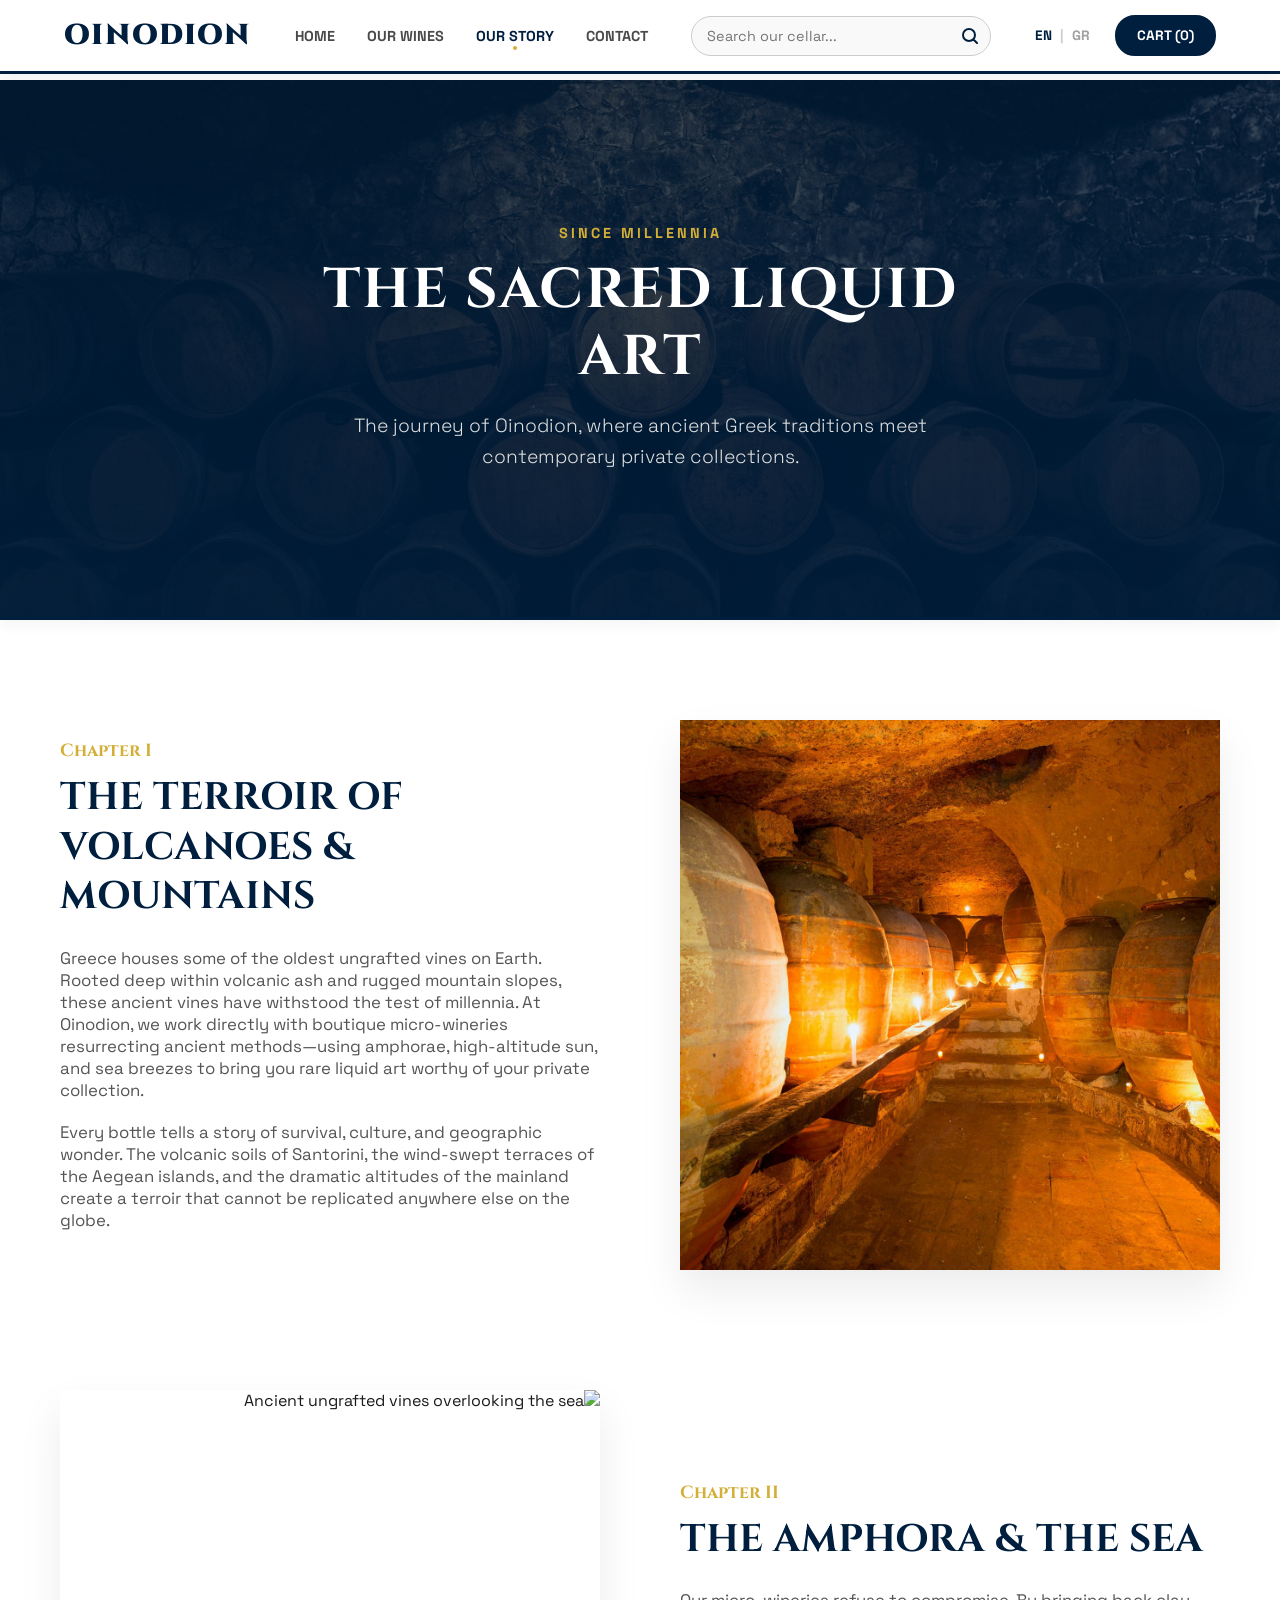
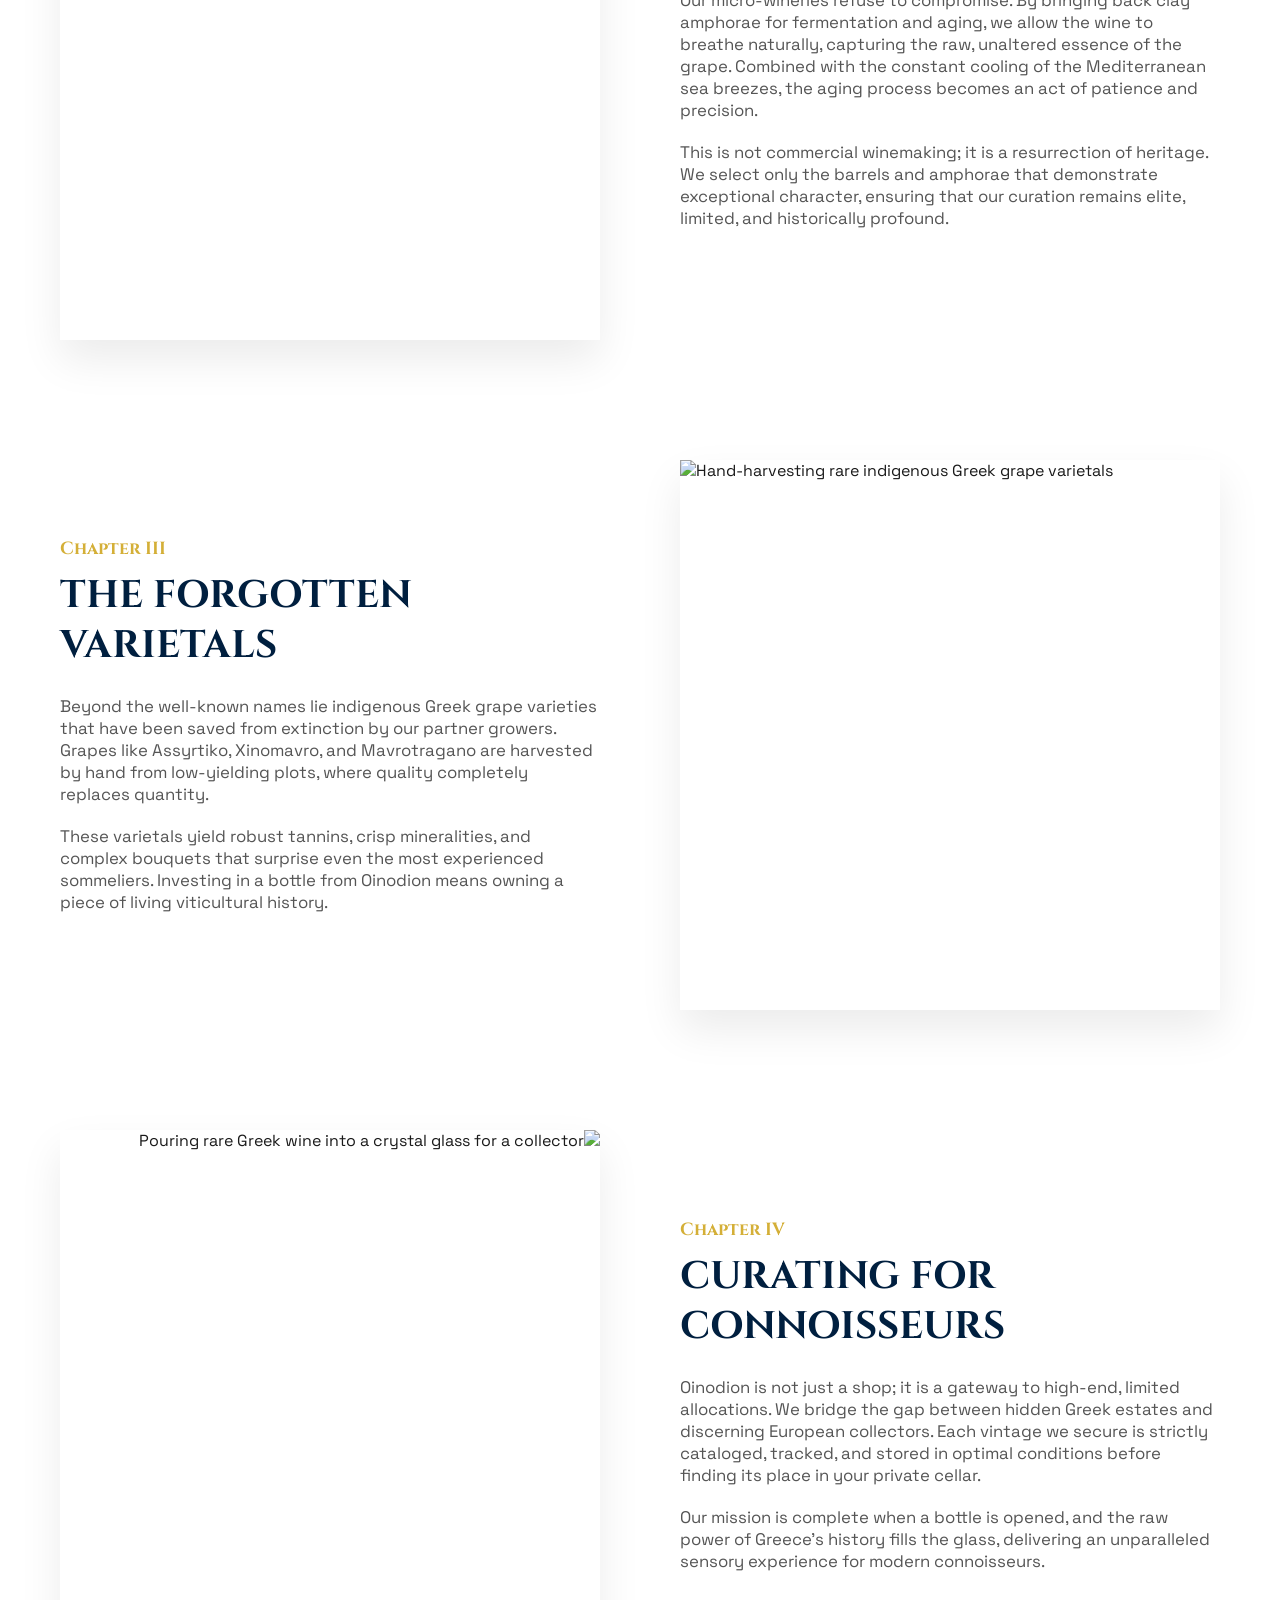
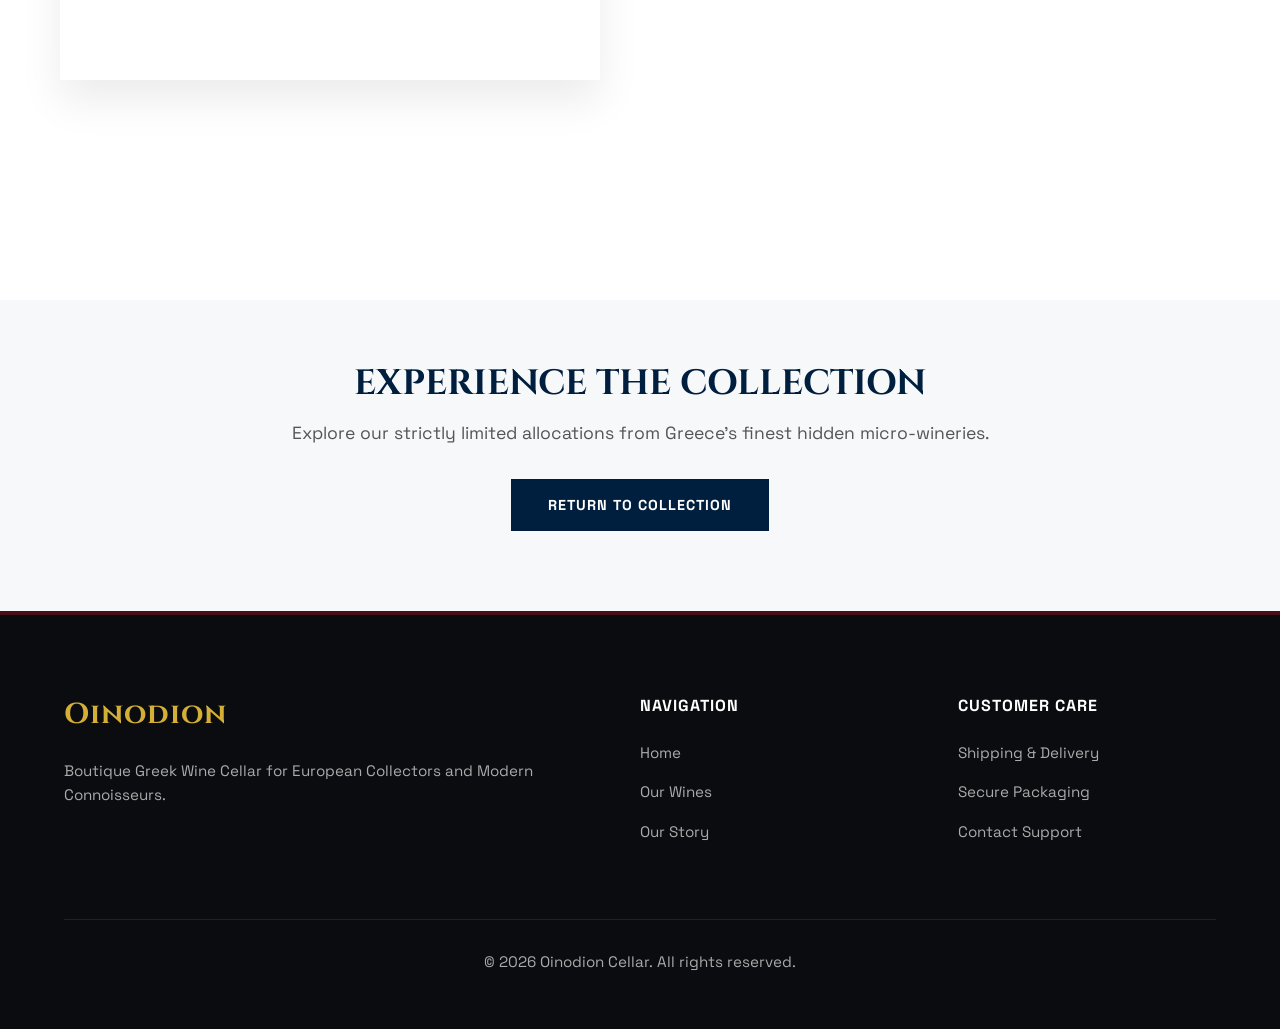
==== ourstory.html @ f42fa5fe "Update ourstory.html" ====
<!DOCTYPE html>
<html lang="pl">
<head>
    <meta charset="UTF-8">
    <meta name="viewport" content="width=device-width, initial-scale=1.0">
    <title>Our Story - Oinodion</title>
    <link rel="stylesheet" href="style.css">
    <link rel="stylesheet" href="ourstory.css">
    <link href="https://fonts.googleapis.com/css2?family=Cinzel:wght@400;600;700&family=Space+Grotesk:wght@400;500;700&display=swap" rel="stylesheet">
</head>
<body>

  <header id="header">
        <!-- Logo działające jako powrót na stronę główną -->
        <a href="index.html" class="logo" style="text-decoration: none;">Oinodion</a>
        
        <nav>
            <ul>
                <!-- Linki kierujące teraz na stronę główną index.html do konkretnych sekcji -->
                <li><a href="index.html">Home</a></li>
                <li><a href="index.html#wines">Our Wines</a></li>
                <li><a href="#header" class="active-nav">Our Story</a></li>
                <li><a href="#contact">Contact</a></li>
            </ul>
        </nav>

        <div class="search-container">
            <input type="text" class="search-input" placeholder="Search our cellar...">
            <button class="search-icon" aria-label="Search">
                <svg width="16" height="16" viewBox="0 0 16 16" fill="none" xmlns="http://www.w3.org/2000/svg">
                    <path d="M11.5 11.5L15 15M13 7C13 10.3137 10.3137 13 7 13C3.68629 13 1 10.3137 1 7C1 3.68629 3.68629 1 7 1C10.3137 1 13 3.68629 13 7Z" stroke="currentColor" stroke-width="2" stroke-linecap="round" stroke-linejoin="round"/>
                </svg>
            </button>
        </div>

        <div class="right-nav-block">
            <div class="lang-switcher">
                <span class="active">EN</span>
                <span class="lang-divider">|</span>
                <span>GR</span>
            </div>
            <div class="nav-buttons">
                <button class="btn-nav primary">Cart (0)</button>
            </div>
        </div>
    </header>

    
    <!-- HERO SECTION -->
    <header class="story-hero">
        <div class="hero-overlay"></div>
        <div class="hero-content">
            <span class="hero-kicker">Since Millennia</span>
            <h1>The Sacred Liquid Art</h1>
            <p>The journey of Oinodion, where ancient Greek traditions meet contemporary private collections.</p>
        </div>
    </header>

    <!-- MAIN STORY SECTION -->
    <main class="story-container">
        
        <!-- Chapter 1 -->
        <section class="story-chapter">
            <div class="chapter-text">
                <span class="chapter-number">Chapter I</span>
                <h2>The Terroir of Volcanoes & Mountains</h2>
                <p>Greece houses some of the oldest ungrafted vines on Earth. Rooted deep within volcanic ash and rugged mountain slopes, these ancient vines have withstood the test of millennia. At Oinodion, we work directly with boutique micro-wineries resurrecting ancient methods—using amphorae, high-altitude sun, and sea breezes to bring you rare liquid art worthy of your private collection.</p>
                <p>Every bottle tells a story of survival, culture, and geographic wonder. The volcanic soils of Santorini, the wind-swept terraces of the Aegean islands, and the dramatic altitudes of the mainland create a terroir that cannot be replicated anywhere else on the globe.</p>
            </div>
            <div class="chapter-image">
                <!-- SUGEROWANE ZDJĘCIE: readourstory.jpg -> Wnętrze piwnicy, gliniane amfory w półmroku, luksusowy klimat starzenia wina -->
                <img src="ourstory1.jpg" alt="Ancient wine cellar aging process in amphorae">
            </div>
        </section>

        <!-- Chapter 2 -->
        <section class="story-chapter reverse">
            <div class="chapter-text">
                <span class="chapter-number">Chapter II</span>
                <h2>The Amphora & The Sea</h2>
                <p>Our micro-wineries refuse to compromise. By bringing back clay amphorae for fermentation and aging, we allow the wine to breathe naturally, capturing the raw, unaltered essence of the grape. Combined with the constant cooling of the Mediterranean sea breezes, the aging process becomes an act of patience and precision.</p>
                <p>This is not commercial winemaking; it is a resurrection of heritage. We select only the barrels and amphorae that demonstrate exceptional character, ensuring that our curation remains elite, limited, and historically profound.</p>
            </div>
            <div class="chapter-image">
                <!-- SUGEROWANE ZDJĘCIE: vineyards.jpg -> Stare winnice na klifie nad Morzem Egejskim, słońce, dzika natura -->
                <img src="ourstory2.jpg" alt="Ancient ungrafted vines overlooking the sea">
            </div>
        </section>

        <!-- Chapter 3 -->
        <section class="story-chapter">
            <div class="chapter-text">
                <span class="chapter-number">Chapter III</span>
                <h2>The Forgotten Varietals</h2>
                <p>Beyond the well-known names lie indigenous Greek grape varieties that have been saved from extinction by our partner growers. Grapes like Assyrtiko, Xinomavro, and Mavrotragano are harvested by hand from low-yielding plots, where quality completely replaces quantity.</p>
                <p>These varietals yield robust tannins, crisp mineralities, and complex bouquets that surprise even the most experienced sommeliers. Investing in a bottle from Oinodion means owning a piece of living viticultural history.</p>
            </div>
            <div class="chapter-image">
                <!-- SUGEROWANE ZDJĘCIE: grapes.jpg -> Detal ciemnych lub jasnych unikalnych winogron z bliska, dłonie winiarza zbierające plony -->
                <img src="ourstory3.jpg" alt="Hand-harvesting rare indigenous Greek grape varietals">
            </div>
        </section>

        <!-- Chapter 4 -->
        <section class="story-chapter reverse">
            <div class="chapter-text">
                <span class="chapter-number">Chapter IV</span>
                <h2>Curating for Connoisseurs</h2>
                <p>Oinodion is not just a shop; it is a gateway to high-end, limited allocations. We bridge the gap between hidden Greek estates and discerning European collectors. Each vintage we secure is strictly cataloged, tracked, and stored in optimal conditions before finding its place in your private cellar.</p>
                <p>Our mission is complete when a bottle is opened, and the raw power of Greece’s history fills the glass, delivering an unparalleled sensory experience for modern connoisseurs.</p>
            </div>
            <div class="chapter-image">
                <!-- SUGEROWANE ZDJĘCIE: curation.jpg -> Eleganckie, minimalistyczne ujęcie przelewania wina do kieliszka lub butelka w ciemnym, prestiżowym otoczeniu -->
                <img src="ourstory4.jpg" alt="Pouring rare Greek wine into a crystal glass for a collector">
            </div>
        </section>
        
    </main>

    <!-- SECTION: EXPERIENCE THE COLLECTION (CTA przed footerem) -->
    <section class="story-cta-block">
        <div class="cta-inner-content">
            <h2>Experience The Collection</h2>
            <p>Explore our strictly limited allocations from Greece’s finest hidden micro-wineries.</p>
            <a href="index.html#wines" class="btn-back">Return to Collection</a>
        </div>
    </section>

    <!-- 7. FOOTER -->
    <footer id="contact">
        <div class="footer-grid">
            <div>
                <h3>Oinodion</h3>
                <p>Boutique Greek Wine Cellar for European Collectors and Modern Connoisseurs.</p>
            </div>
            <div>
                <h4>Navigation</h4>
                <p><a href="index.html" style="color:#aaaaaa; text-decoration:none;">Home</a></p>
                <p><a href="index.html#wines" style="color:#aaaaaa; text-decoration:none;">Our Wines</a></p>
                <p><a href="index.html#story" style="color:#aaaaaa; text-decoration:none;">Our Story</a></p>
            </div>
            <div>
                <h4>Customer Care</h4>
                <p>Shipping & Delivery</p>
                <p>Secure Packaging</p>
                <p>Contact Support</p>
            </div>
        </div>
        <div class="footer-copyright">
            <p>&copy; 2026 Oinodion Cellar. All rights reserved.</p>
        </div>
    </footer>

</body>
</html>
---- style.css ----
/* ==========================================================================
   1. RESET & BASE STYLES
   ========================================================================== */
* {
    margin: 0;
    padding: 0;
    box-sizing: border-box;
}

body {
    font-family: 'Space Grotesk', sans-serif;
    background-color: #ffffff;
    color: #1a1a1a;
    -webkit-font-smoothing: antialiased;
}

/* Płynne przewijanie do sekcji po kliknięciu w menu */
html {
    scroll-behavior: smooth;
}

/* ==========================================================================
   2. HEADER & SEARCH BAR (STICKY VERSION)
   ========================================================================== */
header {
    position: fixed;     /* Sprawia, że nagłówek zostaje na górze ekranu */
    top: 0;
    left: 0;
    width: 100%;
    z-index: 9999;       /* Gwarantuje, że menu będzie zawsze nad całą treścią strony */
    display: flex;
    justify-content: space-between;
    align-items: center;
    padding: 15px 5%;
    background-color: rgba(255, 255, 255, 0.95); /* Lekka przezroczystość dla nowoczesnego wyglądu */
    backdrop-filter: blur(5px);                  /* Subtelne rozmycie przewijanej pod spodem treści */
    gap: 30px;
    border-bottom: 3px solid #001f3f;
    box-shadow: 0 4px 15px rgba(0, 0, 0, 0.05);  /* Delikatny cień dodający głębi podczas przewijania */
}

/* Zapobiega ucinaniu góry strony, która domyślnie schowałaby się pod przyklejonym headerem */
body {
    padding-top: 80px; /* Dostosuj tę wartość do dokładnej wysokości Twojego headera */
}

.logo {
    font-family: 'Cinzel', serif;
    font-weight: 900;
    font-size: 1.8rem;
    color: #001f3f;
    text-transform: uppercase;
    letter-spacing: 2px;
    flex-shrink: 0;
}

nav ul {
    display: flex;
    list-style: none;
    gap: 32px;
}

nav a {
    text-decoration: none;
    color: #4a4a4a;
    font-weight: 700;
    text-transform: uppercase;
    font-size: 0.9rem;
    transition: color 0.3s ease;
}

nav a:hover {
    color: #001f3f;
}

/* Podświetlenie aktywnej zakładki */
nav a.active-nav {
    color: #001f3f;
    position: relative;
}

nav a.active-nav::after {
    content: '';
    position: absolute;
    bottom: -5px;
    left: 50%;
    transform: translateX(-50%);
    width: 4px;
    height: 4px;
    background-color: #d4af37;
    border-radius: 50%;
}

/* Wyszukiwarka */
.search-container {
    display: flex;
    align-items: center;
    position: relative;
    max-width: 300px;
    flex-grow: 1;
}

.search-input {
    width: 100%;
    padding: 10px 40px 10px 15px;
    font-family: 'Space Grotesk', sans-serif;
    font-size: 0.9rem;
    border: 1px solid #cccccc;
    border-radius: 20px;
    background-color: #f9f9f9;
    color: #1a1a1a;
    outline: none;
    transition: all 0.3s ease;
}

.search-input:focus {
    border-color: #001f3f;
    background-color: #ffffff;
    box-shadow: 0 0 5px rgba(0, 31, 63, 0.2);
}

.search-icon {
    position: absolute;
    right: 5px;
    background: none;
    border: none;
    color: #001f3f;
    cursor: pointer;
    padding: 8px;
    display: flex;
    align-items: center;
    justify-content: center;
    border-radius: 50%;
    transition: background-color 0.3s ease;
}

.search-icon:hover {
    background-color: rgba(0, 31, 63, 0.1);
}

/* Blok języka i koszyka */
.right-nav-block {
    display: flex;
    align-items: center;
    gap: 25px;
    flex-shrink: 0;
}

.lang-switcher {
    font-size: 0.85rem;
    font-weight: 700;
    color: #a0a0a0;
    cursor: pointer;
}

.lang-switcher .active {
    color: #001f3f;
}

.lang-divider {
    margin: 0 5px;
    color: #cccccc;
}

/* Przycisk Koszyka */
.btn-nav.primary {
    font-family: 'Space Grotesk', sans-serif;
    font-weight: 700;
    text-transform: uppercase;
    font-size: 0.85rem;
    color: #ffffff;
    background-color: #001f3f;
    border: 2px solid #001f3f;
    padding: 10px 20px;
    border-radius: 20px;
    cursor: pointer;
    transition: all 0.3s ease;
}

.btn-nav.primary:hover {
    background-color: #ffffff;
    color: #001f3f;
}
/* ==========================================================================
   3. HERO SECTION
   ========================================================================== */
.hero-section {
    position: relative;
    width: 100%;
    height: 75vh;
    background-image: url('tlo.jpg');
    background-size: cover;
    background-position: center;
    display: flex;
    justify-content: center;
    align-items: center;
    text-align: center;
    overflow: hidden;
}

.hero-overlay {
    position: absolute;
    width: 100%;
    height: 100%;
    background: rgba(0,0,0,0.5);
}

.hero-content {
    position: relative;
    z-index: 2;
    max-width: 800px;
    padding: 0 20px;
}

.hero-content h1 {
    font-family: 'Cinzel', serif;
    color: #fff;
    font-size: 4rem;
    margin-bottom: 20px;
}

.hero-content p {
    color: #e2e2e2;
    margin-bottom: 30px;
    font-size: 1.1rem;
    line-height: 1.6;
}

.hero-actions {
    display: flex;
    justify-content: center;
    gap: 15px;
}

.btn-hero {
    font-family: 'Space Grotesk', sans-serif;
    font-weight: 700;
    text-transform: uppercase;
    font-size: 0.9rem;
    padding: 12px 28px;
    border-radius: 40px;
    cursor: pointer;
    transition: all 0.3s ease;
}

.btn-hero.light {
    background-color: #ffffff;
    border: 2px solid #ffffff;
    color: #1a1a1a;
}

.btn-hero.light:hover {
    background-color: transparent;
    color: #ffffff;
}

.btn-hero.transparent {
    background-color: transparent;
    border: 2px solid #ffffff;
    color: #ffffff;
}

.btn-hero.transparent:hover {
    background-color: #ffffff;
    color: #1a1a1a;
}

/* ==========================================================================
   5. SHOWCASE SECTION (Kategorie / Burgundy Glow)
   ========================================================================== */
.showcase-section {
    background-color: #000000;
    padding: 100px 5% 140px 5%;
    position: relative;
    overflow: hidden;
}

.showcase-container {
    display: grid;
    grid-template-columns: 0.8fr 1.2fr;
    gap: 60px;
    align-items: center;
    position: relative;
    z-index: 2;
}

.showcase-sidebar {
    position: relative;
}

.showcase-glow {
    position: absolute;
    width: 500px;
    height: 500px;
    background: radial-gradient(circle, rgba(145, 25, 46, 0.45) 0%, rgba(74, 14, 23, 0.15) 50%, rgba(0,0,0,0) 75%);
    top: 50%;
    left: -100px;
    transform: translateY(-50%);
    z-index: -1;
    pointer-events: none;
    filter: blur(30px);
}

.showcase-title {
    font-family: 'Cinzel', serif;
    color: #ffffff;
    font-size: 2.2rem;
    text-transform: uppercase;
    letter-spacing: 2px;
    margin-bottom: 30px;
}

.showcase-desc {
    color: #b0b3b8;
    font-size: 0.95rem;
    line-height: 1.6;
    margin-bottom: 15px;
}

.brand-highlight {
    color: #b52b44; 
    font-weight: 700;
}

.showcase-subdesc {
    color: #8c8e92;
    font-size: 0.9rem;
    margin-bottom: 35px;
}

.btn-showcase-order {
    background: #ffffff;
    color: #4a0e17;
    padding: 14px 35px;
    border-radius: 40px;
    text-decoration: none;
    font-weight: 700;
    font-size: 0.85rem;
    text-transform: uppercase;
    letter-spacing: 1px;
    display: inline-block;
    transition: all 0.3s ease;
    border: 2px solid #ffffff;
}

.btn-showcase-order:hover {
    background: transparent;
    color: #ffffff;
    border-color: #91192e;
}

.slider-wrapper {
    position: relative;
    display: flex;
    flex-direction: column;
}

/* ==========================================================================
   6. SLIDER & WINE CARDS
   ========================================================================== */
.showcase-slider {
    display: flex;
    gap: 15px;
}

.wine-card {
    flex: 1;
    display: flex;
    flex-direction: column;
}

.wine-card-img-wrapper {
    height: 480px;
    position: relative;
    overflow: hidden;
    border-left: 1px solid rgba(255, 255, 255, 0.05);
}

.wine-card-bg {
    width: 100%;
    height: 100%;
    background-size: cover;
    background-position: center;
    transition: transform 0.7s cubic-bezier(0.25, 1, 0.5, 1);
}

.wine-card:hover .wine-card-bg {
    transform: scale(1.06);
}

.wine-card-overlay {
    position: absolute;
    top: 0;
    left: 0;
    width: 100%;
    height: 100%;
    background: linear-gradient(to top, rgba(0, 0, 0, 0.5) 0%, transparent 40%);
}

.wine-card-info {
    padding-top: 15px;
    position: relative;
}

.wine-card-info h3 {
    font-family: 'Space Grotesk', sans-serif;
    color: #ffffff;
    font-size: 0.95rem;
    font-weight: 700;
    margin-bottom: 8px;
    letter-spacing: 0.5px;
}

.wine-card-line {
    display: block;
    width: 70px;
    height: 4px;
    background-color: #4a0e17;
    transition: all 0.3s ease;
}

.wine-card:hover .wine-card-line {
    width: 100%;
    background-color: #91192e;
}

.showcase-arrows {
    display: flex;
    gap: 20px;
    position: absolute;
    bottom: -65px;
    left: 0;
    z-index: 10;
}

.arrow-btn {
    background: transparent;
    border: none;
    color: #91192e;
    cursor: pointer;
    padding: 10px;
    display: flex;
    align-items: center;
    justify-content: center;
    transition: all 0.2s ease;
}

.arrow-btn:hover {
    color: #ffffff;
    transform: scale(1.2);
}

.arrow-btn svg {
    stroke-width: 2.8px !important;
}

/* ==========================================================================
   7. BESTSELLERS SECTION (Wersja Wykwintna & Dopasowana do "Choose your taste")
   ========================================================================== */
.products-section {
    background-color: #08080a; /* Ultra ciemne, głębokie tło pasujące do czerni showcase */
    padding: 120px 5%;
    position: relative;
}

/* Nagłówek sekcji z podkreśleniem */
.section-title-wrapper {
    text-align: center;
    margin-bottom: 70px;
}

.section-kicker {
    color: #d4af37; /* Greckie złoto */
    text-transform: uppercase;
    font-weight: 700;
    letter-spacing: 3px;
    font-size: 0.8rem;
    display: block;
    margin-bottom: 12px;
}

.section-main-title {
    font-family: 'Cinzel', serif;
    font-size: 2.6rem;
    color: #ffffff; /* Śnieżnobiały tytuł */
    text-transform: uppercase;
    letter-spacing: 2px;
    margin-bottom: 20px;
}

/* Nowoczesne, luksusowe podkreślenie */
.title-underline {
    width: 80px;
    height: 2px;
    background: linear-gradient(90deg, transparent, #91192e, #d4af37, #91192e, transparent);
    margin: 0 auto;
}

/* Siatka produktów */
.products-grid {
    display: grid;
    grid-template-columns: repeat(3, 1fr);
    gap: 40px;
    max-width: 1200px;
    margin: 0 auto;
}

/* Elegancki Box Produktu */
.product-item-card {
    background: linear-gradient(145deg, #111216, #0d0e11); /* Satynowy, ciemny gradient */
    border: 1px solid rgba(255, 255, 255, 0.04); /* Prawie niewidoczna, delikatna linia */
    border-radius: 8px; /* Lekki, nowoczesny border-radius */
    padding: 35px 25px;
    position: relative;
    display: flex;
    flex-direction: column;
    justify-content: space-between;
    transition: all 0.4s cubic-bezier(0.25, 1, 0.5, 1);
    overflow: hidden;
}

/* Efekt najechaniu na box - luksusowa poświata bordo/rubin */
.product-item-card:hover {
    transform: translateY(-8px);
    border-color: rgba(145, 25, 46, 0.4); /* Subtelne bordowe obramowanie przy hoverze */
    box-shadow: 0 20px 40px rgba(74, 14, 23, 0.4), /* Głębokie bordo w tle */
                0 0 20px rgba(145, 25, 46, 0.1);
}

/* Delikatny tag na górze butelki */
.product-tag {
    position: absolute;
    top: 20px;
    left: 20px;
    background-color: rgba(145, 25, 46, 0.2);
    border: 1px solid #91192e;
    color: #ffb3b3;
    font-size: 0.7rem;
    text-transform: uppercase;
    font-weight: 700;
    padding: 4px 12px;
    border-radius: 20px;
    letter-spacing: 1px;
}

/* Kontener na butelkę z przezroczystym tłem */
.product-img-holder {
    height: 380px;
    margin: 20px 0;
    display: flex;
    align-items: center;
    justify-content: center;
    position: relative;
    z-index: 2;
}

/* Szlachetne, bordowe kółko (glow) generowane bezpośrednio za butelką */
.product-img-holder::before {
    content: '';
    position: absolute;
    width: 180px;  /* Średnica idealnie dopasowana do szerokości butelki */
    height: 180px;
    /* Przejście od głębokiego aksamitnego bordo do pełnej przezroczystości */
    background: radial-gradient(circle, rgba(74, 14, 23, 0.65) 0%, rgba(145, 25, 46, 0.2) 50%, rgba(0, 0, 0, 0) 70%);
    top: 50%;
    left: 50%;
    transform: translate(-50%, -50%) scale(1);
    z-index: 1; /* Pod butelką */
    pointer-events: none;
    filter: blur(15px); /* Miękkie, high-endowe rozmycie krawędzi */
    transition: all 0.5s cubic-bezier(0.25, 1, 0.5, 1);
}

/* Upewniamy się, że przezroczysty obrazek PNG nakłada się idealnie na poświatę */
.product-img-holder img {
    max-height: 100%;
    max-width: 100%;
    object-fit: contain;
    position: relative;
    z-index: 2; /* Nad kółkiem */
    transition: transform 0.5s cubic-bezier(0.25, 1, 0.5, 1);
}

/* EFFECT HOVER: Po najechaniu na całą kartę, kółko za butelką potęguje swój blask */
.product-item-card:hover .product-img-holder::before {
    /* Przejście w magnetyczny, rubinowy odcień i delikatne rozszerzenie aury */
    background: radial-gradient(circle, rgba(145, 25, 46, 0.8) 0%, rgba(181, 43, 68, 0.3) 55%, rgba(0, 0, 0, 0) 70%);
    transform: translate(-50%, -50%) scale(1.15);
}

/* Dynamiczne uniesienie butelki przy hoverze (współgra z ruchem tła) */
.product-item-card:hover .product-img-holder img {
    transform: scale(1.04) translateY(-8px);
}

/* Szczegóły tekstu wewnątrz karty */
.product-region {
    font-size: 0.75rem;
    text-transform: uppercase;
    color: #d4af37; /* Złoto */
    font-weight: 700;
    letter-spacing: 1.5px;
    display: block;
    margin-bottom: 8px;
}

.product-meta h4 {
    font-family: 'Space Grotesk', sans-serif;
    font-size: 1.2rem;
    color: #ffffff; /* Biały tekst dla kontrastu z ciemnym boxem */
    font-weight: 700;
    margin-bottom: 15px;
    line-height: 1.3;
}

/* Mała linia podtytułowa wewnątrz karty */
.product-card-divider {
    width: 40px;
    height: 1px;
    background-color: rgba(255, 255, 255, 0.1);
    margin: 0 auto 15px auto;
    transition: width 0.3s ease, background-color 0.3s ease;
}

.product-item-card:hover .product-card-divider {
    width: 100%;
    background-color: #91192e; /* Rozwija się w rubinową linię */
}

.product-price {
    font-family: 'Space Grotesk', sans-serif;
    font-weight: 700;
    color: #ffffff;
    font-size: 1.3rem;
    margin-bottom: 25px;
    letter-spacing: 0.5px;
}

/* Przycisk dodawania do koszyka - czysta perfekcja */
.btn-add-to-cart {
    font-family: 'Space Grotesk', sans-serif;
    background-color: transparent;
    color: #ffffff;
    border: 1px solid rgba(255, 255, 255, 0.2);
    padding: 14px 25px;
    text-transform: uppercase;
    font-weight: 700;
    font-size: 0.8rem;
    letter-spacing: 1.5px;
    cursor: pointer;
    width: 100%;
    border-radius: 4px; /* Bardzo delikatny kant przycisku */
    transition: all 0.3s ease;
}

/* Przycisk po najechaniu wypełnia się głębokim bordo */
.product-item-card:hover .btn-add-to-cart {
    border-color: #91192e;
    background-color: #4a0e17;
}

.btn-add-to-cart:hover {
    background-color: #91192e !important; /* Jeszcze jaśniejszy rubin przy bezpośrednim naciśnięciu */
    box-shadow: 0 0 15px rgba(145, 25, 46, 0.4);
}

/* ==========================================================================
   8. OUR STORY SECTION (Nowość - Kontrastowa Opowieść)
   ========================================================================== */
.story-block-section {
    background-color: #f7f8fa; /* Subtelne odcięcie tła */
    padding: 120px 5%;
}

.story-inner-container {
    display: grid;
    grid-template-columns: 1fr 1fr;
    gap: 80px;
    max-width: 1200px;
    margin: 0 auto;
    align-items: center;
}

.story-kicker {
    color: #d4af37;
    text-transform: uppercase;
    font-weight: 700;
    letter-spacing: 2px;
    font-size: 0.85rem;
    display: block;
    margin-bottom: 15px;
}

.story-content-side h2 {
    font-family: 'Cinzel', serif;
    font-size: 2.6rem;
    color: #001f3f;
    text-transform: uppercase;
    margin-bottom: 25px;
    line-height: 1.2;
}

.story-content-side p {
    color: #555555;
    line-height: 1.7;
    font-size: 1rem;
    margin-bottom: 40px;
}

.btn-story-read {
    font-family: 'Space Grotesk', sans-serif;
    color: #001f3f;
    text-transform: uppercase;
    font-weight: 700;
    text-decoration: none;
    border-bottom: 2px solid #d4af37;
    padding-bottom: 5px;
    font-size: 0.9rem;
    transition: color 0.3s ease, border-color 0.3s ease;
}

.btn-story-read:hover {
    color: #4a0e17;
    border-color: #4a0e17;
}

.story-img-wrapper {
    height: 500px;
    overflow: hidden;
    box-shadow: 0 15px 35px rgba(0, 0, 0, 0.1);
}

.story-img-wrapper img {
    width: 100%;
    height: 100%;
    object-fit: cover;
    transition: transform 0.6s ease;
}

.story-inner-container:hover .story-img-wrapper img {
    transform: scale(1.03);
}

/* ==========================================================================
   9. FOOTER (Nowość - Elegancka Stopka Premium)
   ========================================================================== */
footer {
    background-color: #0b0c10;
    color: #ffffff;
    padding: 80px 5% 40px 5%;
    border-top: 4px solid #4a0e17; /* Bordowy akcent na domknięcie */
}

.footer-grid {
    display: grid;
    grid-template-columns: 2fr 1fr 1fr;
    gap: 60px;
    max-width: 1200px;
    margin: 0 auto 60px auto;
}

footer h3 {
    font-family: 'Cinzel', serif;
    font-size: 1.8rem;
    margin-bottom: 25px;
    color: #d4af37; /* Złote logo w stopce */
    letter-spacing: 1px;
}

footer h4 {
    font-family: 'Space Grotesk', sans-serif;
    font-size: 1rem;
    text-transform: uppercase;
    margin-bottom: 25px;
    color: #ffffff;
    letter-spacing: 1px;
}

footer p {
    color: #aaaaaa;
    font-size: 0.95rem;
    margin-bottom: 15px;
    line-height: 1.6;
}

footer p a {
    transition: color 0.3s ease;
}

footer p a:hover {
    color: #d4af37 !important;
}

.footer-copyright {
    text-align: center;
    border-top: 1px solid #222222;
    padding-top: 30px;
    font-size: 0.85rem;
    color: #666666;
}

/* ==========================================================================
   10. GLOBAL RESPONSIVE RESPONSIVENESS (RWD)
   ========================================================================== */
@media (max-width: 992px) {
    .showcase-container {
        grid-template-columns: 1fr;
        gap: 40px;
    }
    .showcase-glow {
        left: 50%;
        transform: translate(-50%, -50%);
    }
    .wine-card-img-wrapper {
        height: 380px;
    }
    .showcase-arrows {
        position: static;
        margin-top: 30px;
        justify-content: center;
    }
    .products-grid {
        grid-template-columns: repeat(2, 1fr);
        gap: 30px;
    }
    .story-inner-container {
        grid-template-columns: 1fr;
        gap: 40px;
    }
    .story-img-wrapper {
        height: 350px;
        order: 2; /* Obrazek ląduje pod tekstem na tabletach */
    }
    .story-content-side {
        order: 1;
    }
    .footer-grid {
        grid-template-columns: 1fr 1fr;
        gap: 40px;
    }
}

@media (max-width: 768px) {
    header {
        flex-direction: column;
        gap: 15px;
        padding: 20px 5%;
    }
    .search-container {
        max-width: 100%;
        width: 100%;
    }
    .hero-content h1 {
        font-size: 2.5rem;
    }
    .trust-bar {
        flex-direction: column;
        align-items: flex-start;
        padding: 35px 10%;
        gap: 25px;
    }
    .products-grid {
        grid-template-columns: 1fr;
    }
    .footer-grid {
        grid-template-columns: 1fr;
        gap: 30px;
    }
}

@media (max-width: 576px) {
    .showcase-slider {
        flex-direction: column;
        gap: 30px;
    }
    .hero-actions {
        flex-direction: column;
        gap: 10px;
    }
    .btn-hero {
        width: 100%;
    }
}
---- ourstory.css ----
/* ==========================================================================
   OUR STORY PAGE STYLES - SPECIFIC ONLY (ourstory.css)
   ========================================================================== */

/* Hero Section */
.story-hero {
    position: relative;
    height: 60vh;
    min-height: 400px;
    background: url('readourstory.jpg') center/cover no-repeat;
    display: flex;
    align-items: center;
    justify-content: center;
    text-align: center;
    color: #ffffff;
    padding: 0 20px;
}

.hero-overlay {
    position: absolute;
    top: 0;
    left: 0;
    width: 100%;
    height: 100%;
    background: linear-gradient(to bottom, rgba(0, 31, 63, 0.7), rgba(0, 31, 63, 0.85));
    z-index: 1;
}

.hero-content {
    position: relative;
    z-index: 2;
    max-width: 800px;
}

.hero-kicker {
    color: #d4af37;
    text-transform: uppercase;
    font-weight: 700;
    letter-spacing: 3px;
    font-size: 0.9rem;
    display: block;
    margin-bottom: 15px;
}

.story-hero h1 {
    font-family: 'Cinzel', serif;
    font-size: 3.5rem;
    text-transform: uppercase;
    margin-bottom: 20px;
    letter-spacing: 2px;
    line-height: 1.2;
}

.story-hero p {
    font-size: 1.2rem;
    color: #e0e0e0;
    font-weight: 300;
    max-width: 600px;
    margin: 0 auto;
}

/* Main Story Container */
.story-container {
    max-width: 1200px;
    margin: 0 auto;
    padding: 100px 20px;
}

/* Chapters Layout */
.story-chapter {
    display: grid;
    grid-template-columns: 1fr 1fr;
    gap: 80px;
    align-items: center;
    margin-bottom: 120px;
}

.story-chapter.reverse {
    direction: rtl; /* Odwraca kolumny miejscami w HTML */
}

.story-chapter.reverse .chapter-text {
    direction: ltr; /* Przywraca poprawny kierunek tekstu */
}

.chapter-number {
    color: #d4af37;
    font-family: 'Cinzel', serif;
    font-weight: 700;
    font-size: 1.1rem;
    display: block;
    margin-bottom: 10px;
}

.chapter-text h2 {
    font-family: 'Cinzel', serif;
    font-size: 2.4rem;
    color: #001f3f;
    text-transform: uppercase;
    margin-bottom: 25px;
    line-height: 1.3;
}

.chapter-text p {
    color: #555555;
    font-size: 1.05rem;
    margin-bottom: 20px;
}

.chapter-image {
    height: 550px;
    overflow: hidden;
    box-shadow: 0 20px 40px rgba(0, 0, 0, 0.08);
}

.chapter-image img {
    width: 100%;
    height: 100%;
    object-fit: cover;
    transition: transform 0.8s ease;
}

.story-chapter:hover .chapter-image img {
    transform: scale(1.04);
}

/* Footer / CTA Section */
.story-footer {
    background-color: #001f3f;
    color: #ffffff;
    text-align: center;
    padding: 80px 20px;
}

.footer-content {
    max-width: 600px;
    margin: 0 auto;
}

.story-footer h2 {
    font-family: 'Cinzel', serif;
    font-size: 2.2rem;
    text-transform: uppercase;
    color: #ffffff;
    margin-bottom: 15px;
}

.story-footer p {
    color: #cccccc;
    margin-bottom: 35px;
    font-size: 1.1rem;
}

.btn-back {
    display: inline-block;
    font-family: 'Space Grotesk', sans-serif;
    color: #001f3f;
    background-color: #d4af37;
    text-transform: uppercase;
    font-weight: 700;
    text-decoration: none;
    padding: 15px 35px;
    font-size: 0.9rem;
    letter-spacing: 1px;
    transition: background-color 0.3s ease, color 0.3s ease;
}

.btn-back:hover {
    background-color: #ffffff;
    color: #001f3f;
}

/* Responsive Design (Mobile) */
@media (max-width: 968px) {
    .story-hero h1 {
        font-size: 2.5rem;
    }
    
    .story-chapter, .story-chapter.reverse {
        grid-template-columns: 1fr;
        gap: 40px;
        margin-bottom: 80px;
    }
    
    .story-chapter.reverse {
        direction: ltr;
    }
    
    .chapter-image {
        height: 400px;
    }
}
.story-cta-block {
    background-color: #f7f8fa;
    text-align: center;
    padding: 60px 20px 80px 20px;
}
.cta-inner-content h2 {
    font-family: 'Cinzel', serif;
    font-size: 2.2rem;
    color: #001f3f;
    text-transform: uppercase;
    margin-bottom: 15px;
}
.cta-inner-content p {
    color: #555555;
    margin-bottom: 35px;
    font-size: 1.1rem;
}
.btn-back {
    display: inline-block;
    font-family: 'Space Grotesk', sans-serif;
    color: #ffffff;
    background-color: #001f3f;
    text-transform: uppercase;
    font-weight: 700;
    text-decoration: none;
    padding: 15px 35px;
    font-size: 0.9rem;
    letter-spacing: 1px;
    transition: background-color 0.3s ease, color 0.3s ease;
    border: 2px solid #001f3f;
}
.btn-back:hover {
    background-color: transparent;
    color: #001f3f;
}
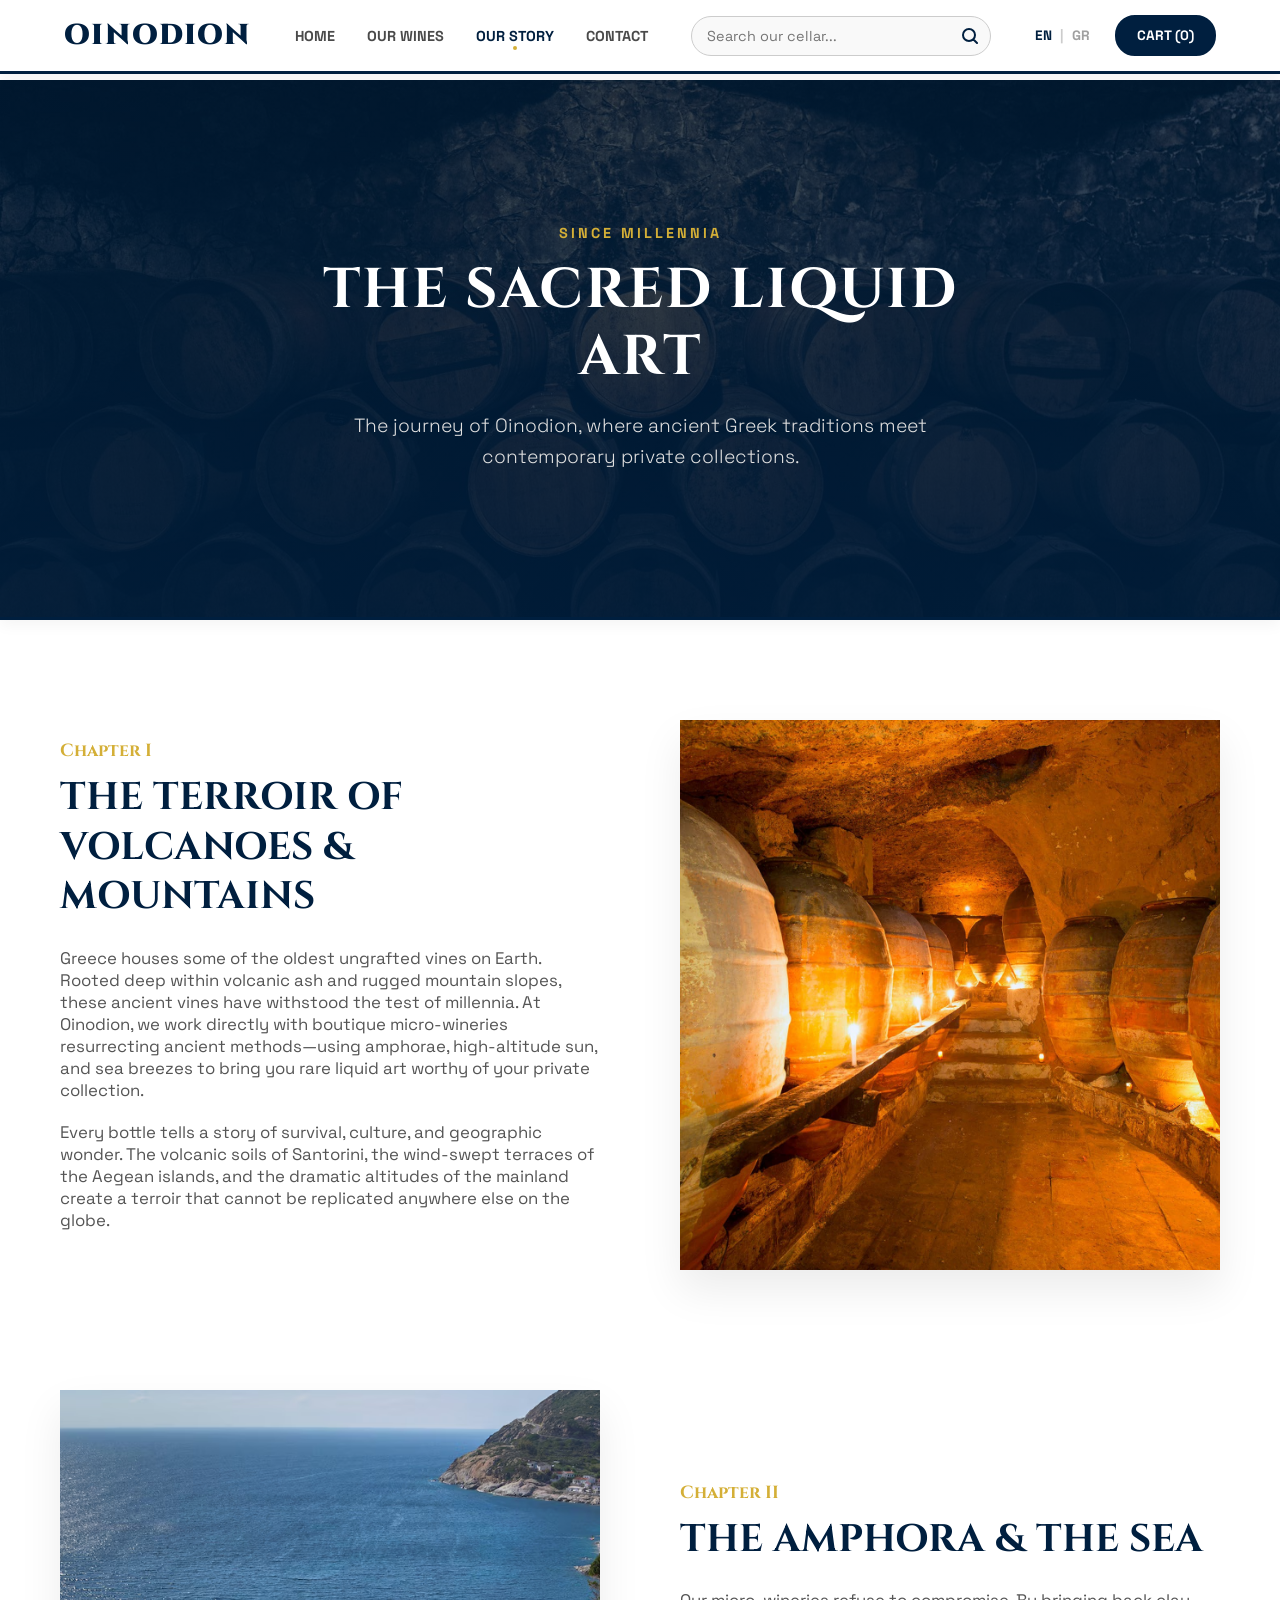
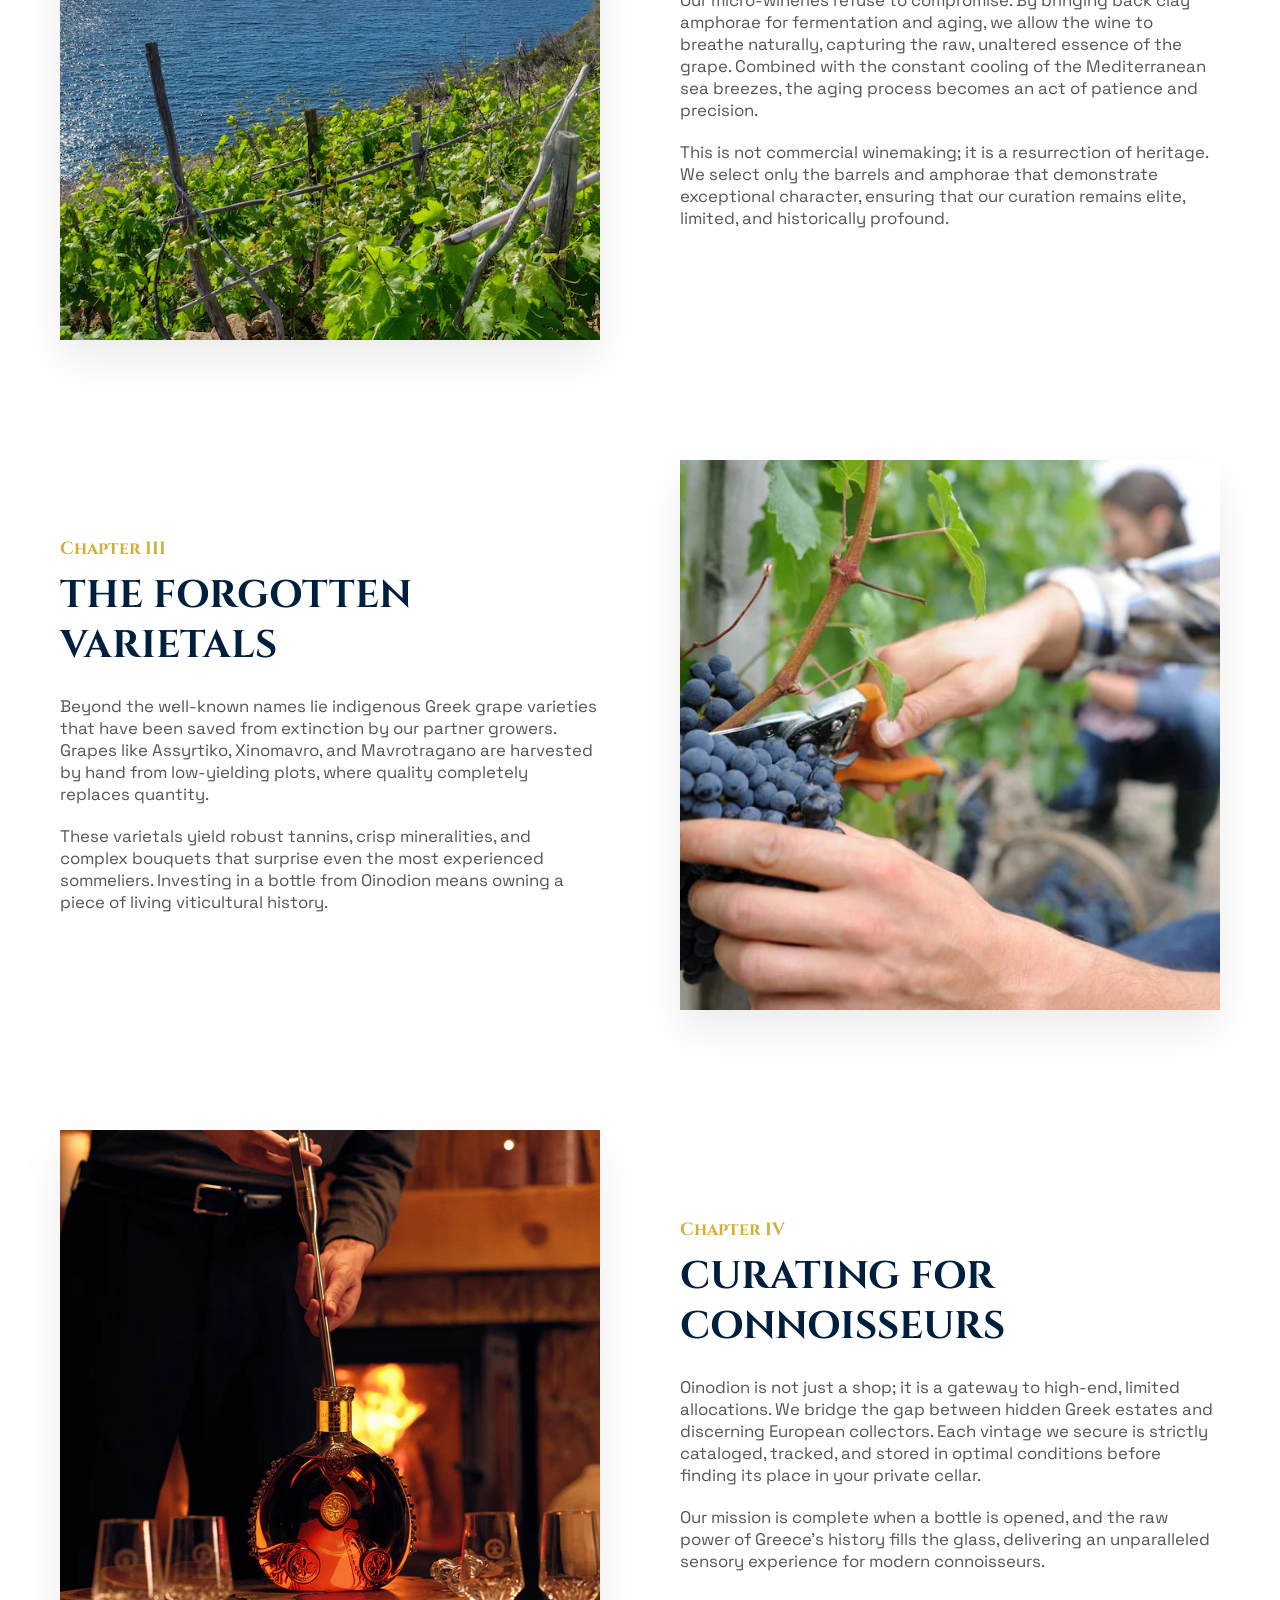
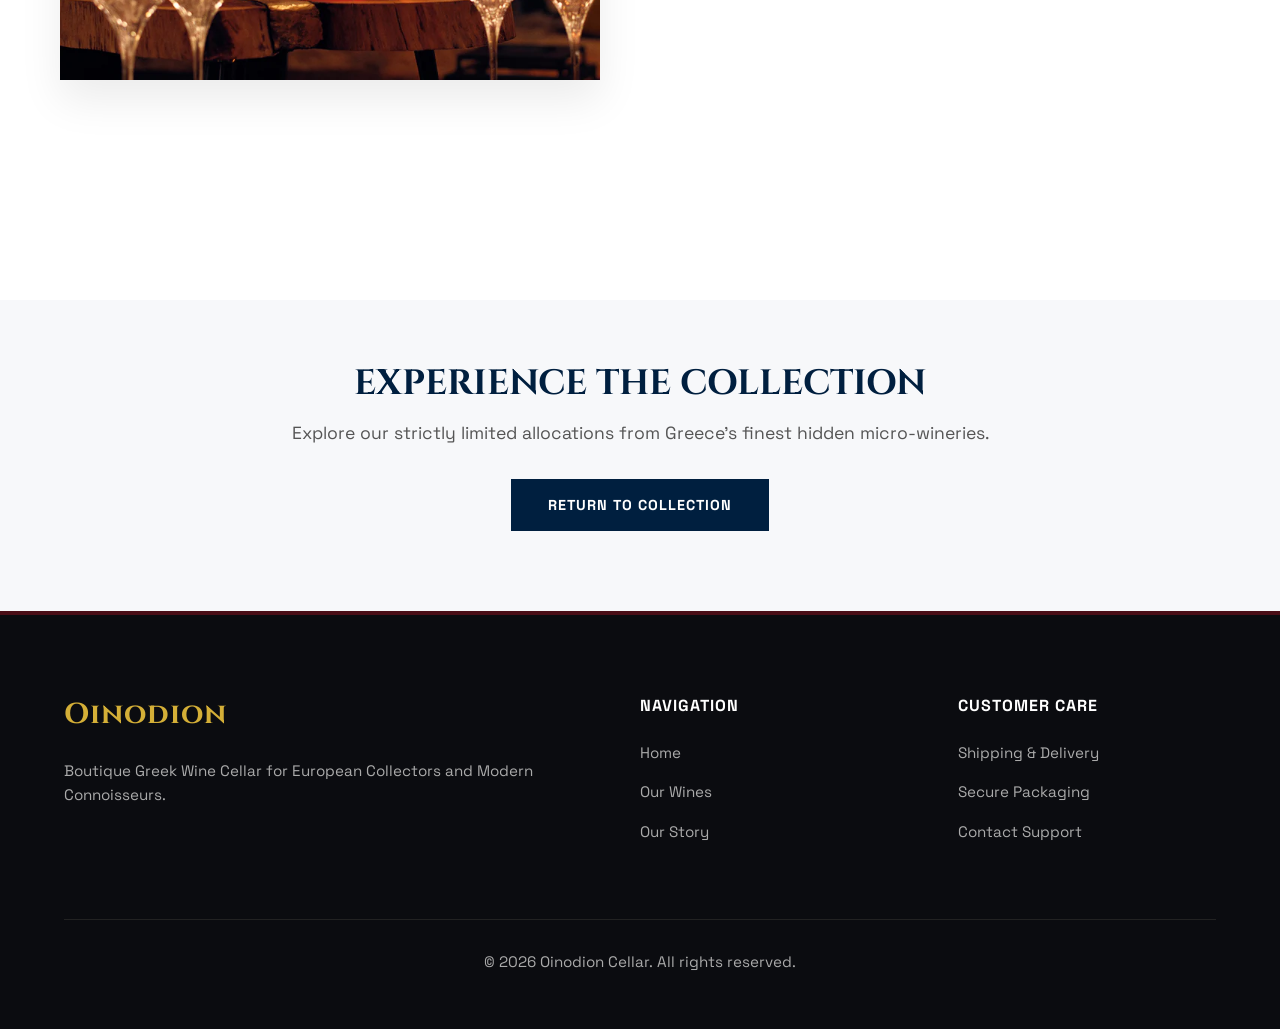
==== commit 79e3c121: "Update ourstory.html" ====
--- a/ourstory.html
+++ b/ourstory.html
@@ -83,7 +83,7 @@
             </div>
             <div class="chapter-image">
                 <!-- SUGEROWANE ZDJĘCIE: vineyards.jpg -> Stare winnice na klifie nad Morzem Egejskim, słońce, dzika natura -->
-                <img src="ourstory2.jpg" alt="Ancient ungrafted vines overlooking the sea">
+                <img src="ourstory2.avif" alt="Ancient ungrafted vines overlooking the sea">
             </div>
         </section>
 
@@ -97,7 +97,7 @@
             </div>
             <div class="chapter-image">
                 <!-- SUGEROWANE ZDJĘCIE: grapes.jpg -> Detal ciemnych lub jasnych unikalnych winogron z bliska, dłonie winiarza zbierające plony -->
-                <img src="ourstory3.jpg" alt="Hand-harvesting rare indigenous Greek grape varietals">
+                <img src="ourstory3.webp" alt="Hand-harvesting rare indigenous Greek grape varietals">
             </div>
         </section>
 
@@ -111,7 +111,7 @@
             </div>
             <div class="chapter-image">
                 <!-- SUGEROWANE ZDJĘCIE: curation.jpg -> Eleganckie, minimalistyczne ujęcie przelewania wina do kieliszka lub butelka w ciemnym, prestiżowym otoczeniu -->
-                <img src="ourstory4.jpg" alt="Pouring rare Greek wine into a crystal glass for a collector">
+                <img src="ourstory4.webp" alt="Pouring rare Greek wine into a crystal glass for a collector">
             </div>
         </section>
         
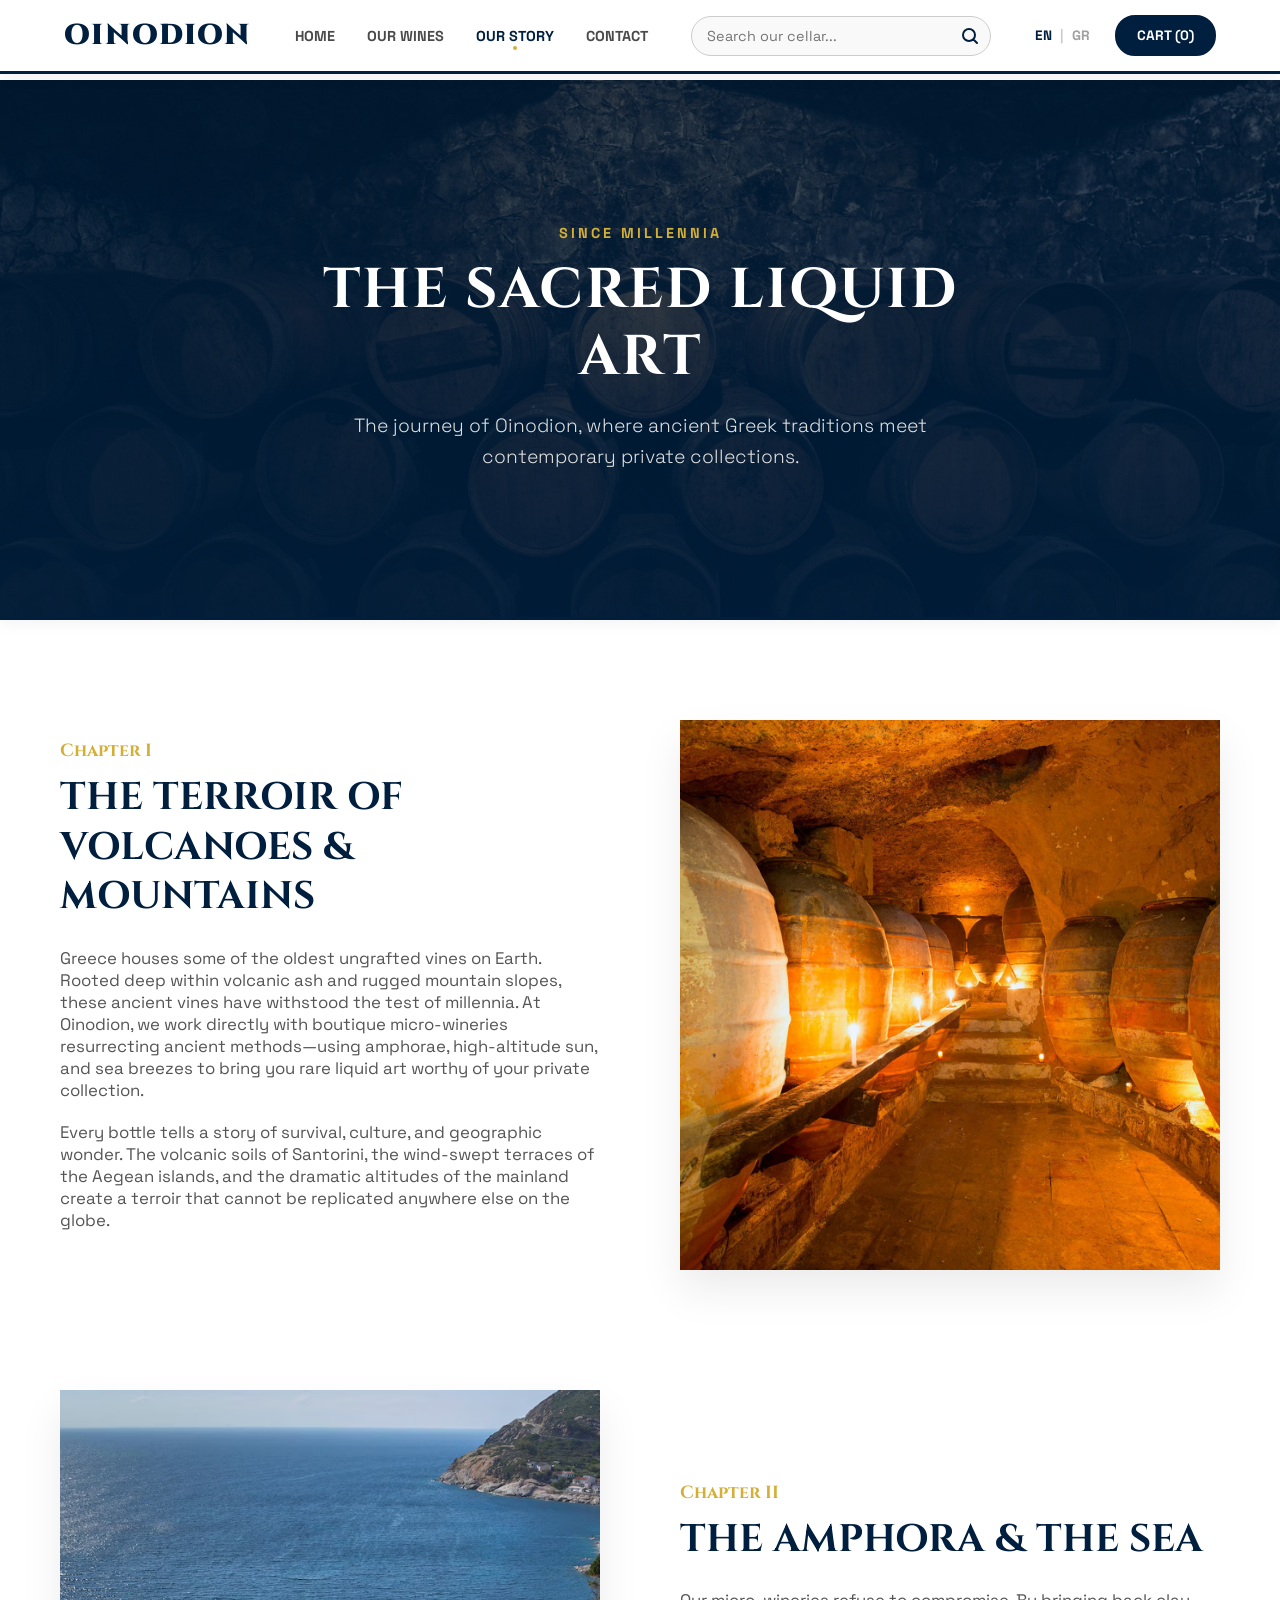
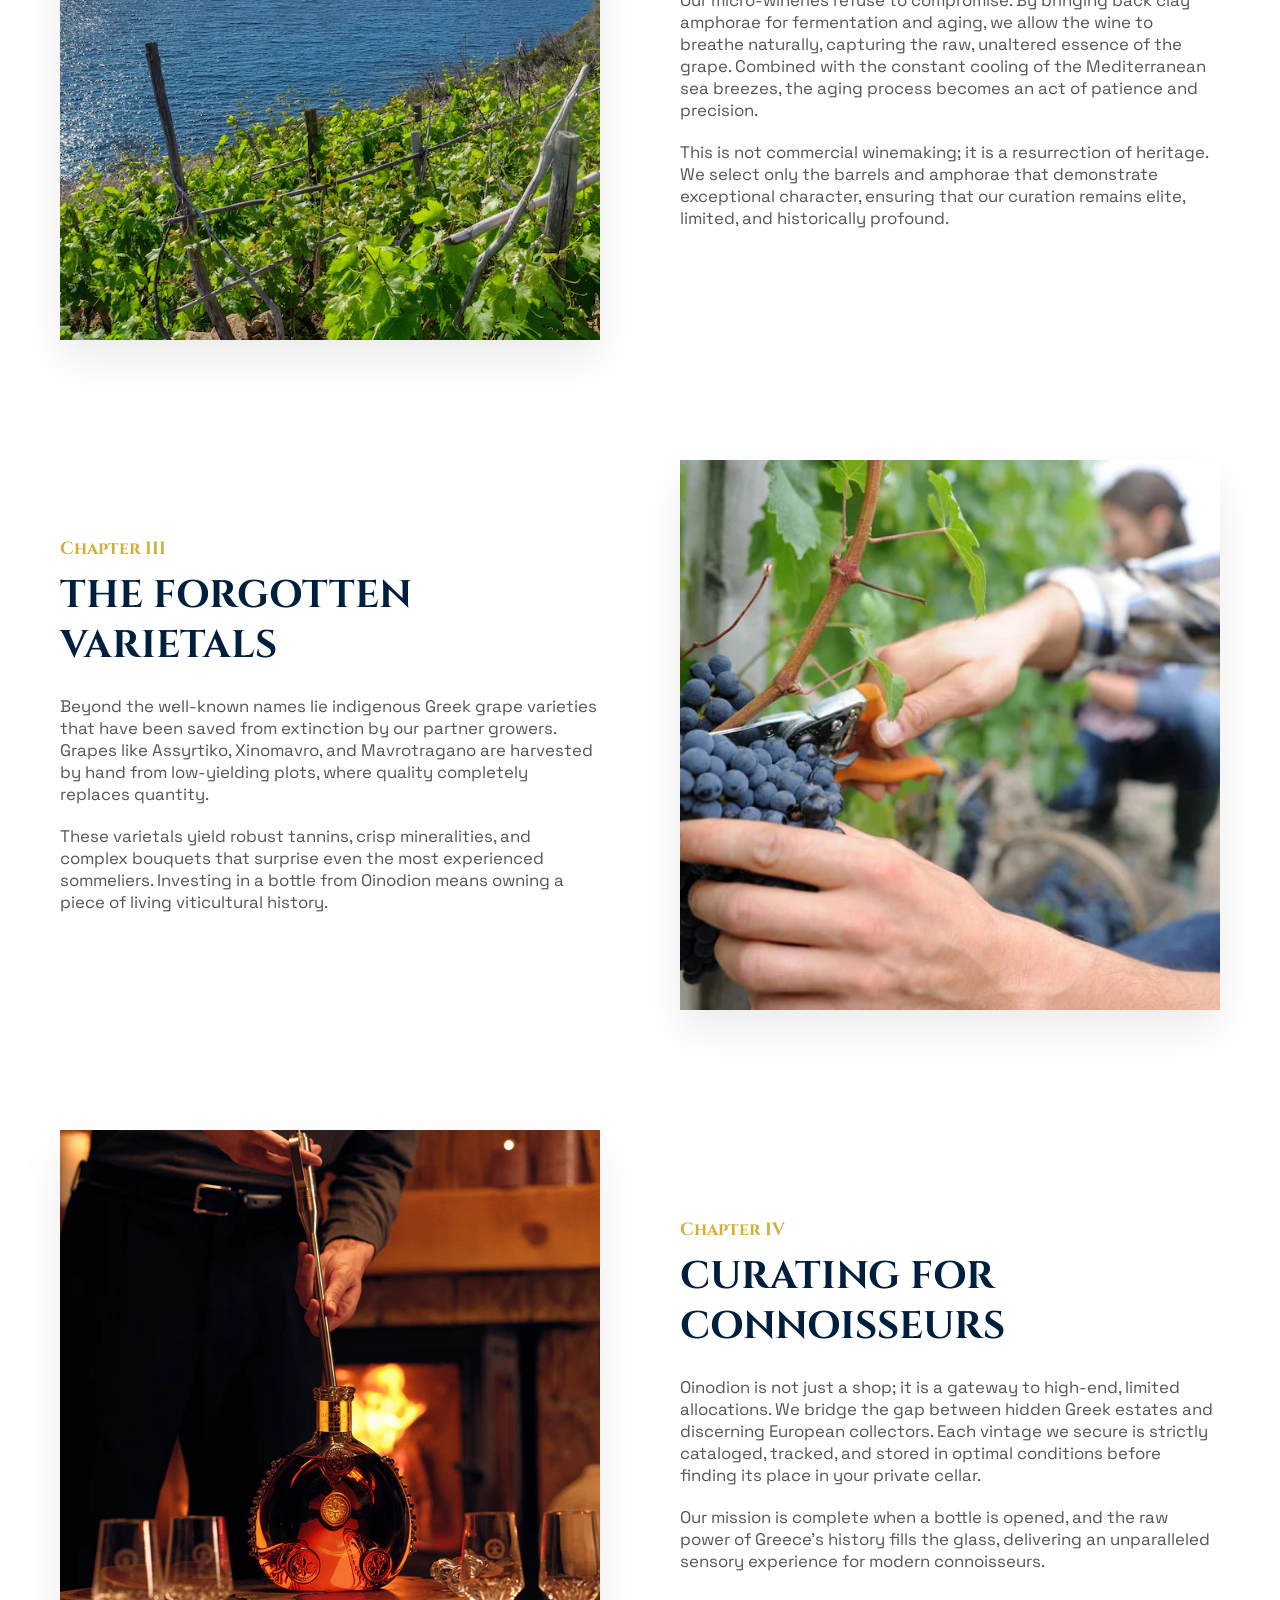
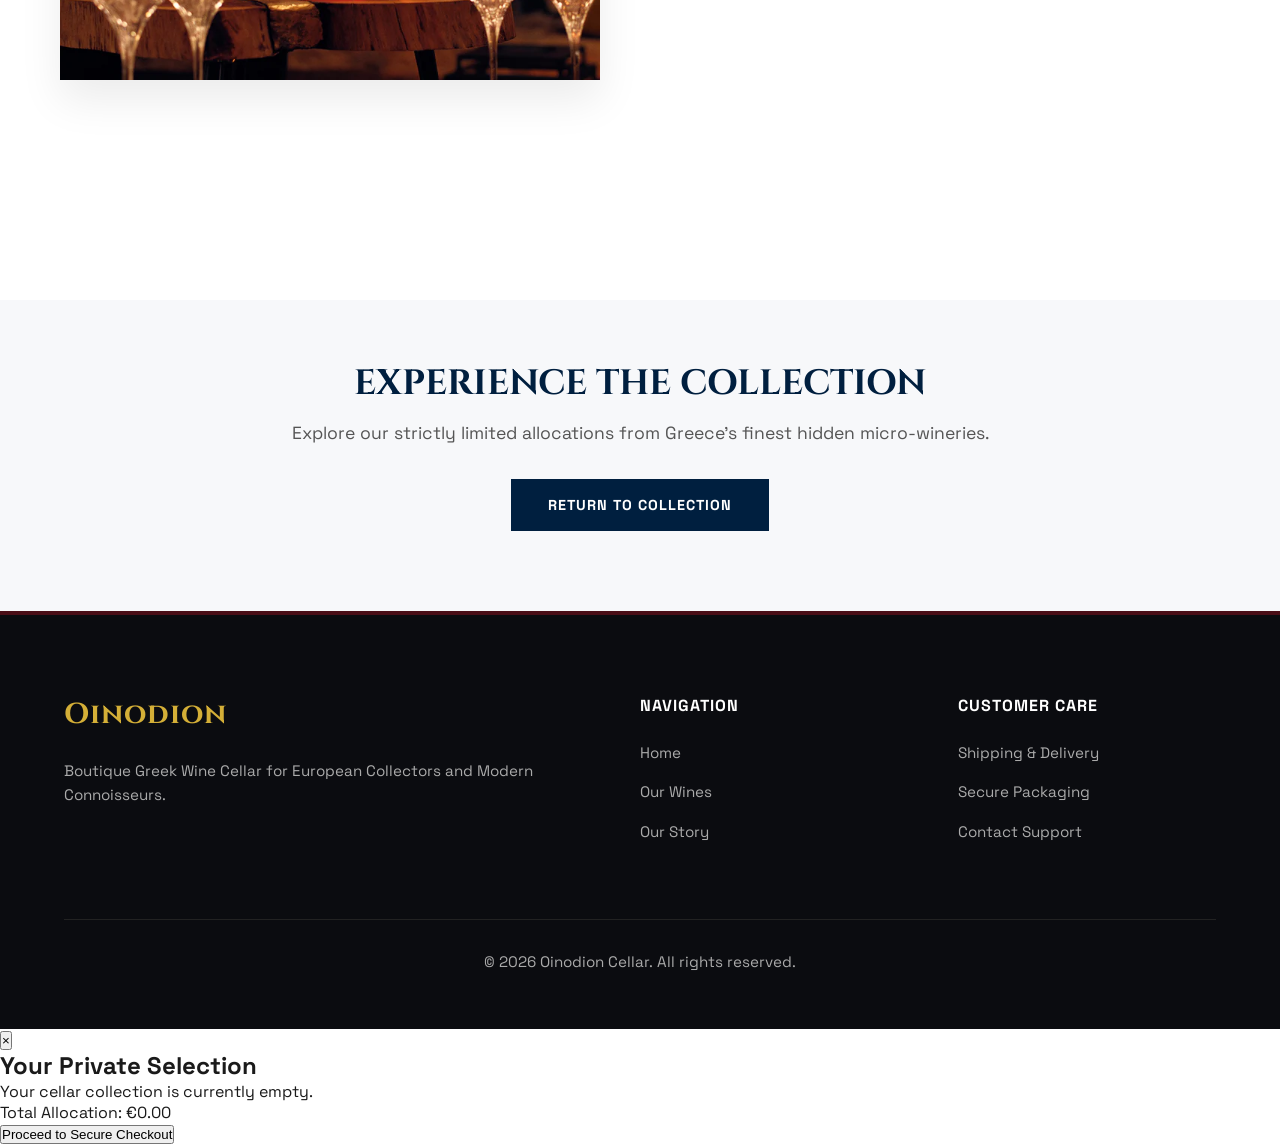
==== commit c5d6d18d: "Update ourstory.html" ====
--- a/ourstory.html
+++ b/ourstory.html
@@ -40,8 +40,8 @@
                 <span>GR</span>
             </div>
             <div class="nav-buttons">
-                <button class="btn-nav primary">Cart (0)</button>
-            </div>
+    <button class="btn-nav primary" id="cart-trigger">Cart (<span id="cart-count">0</span>)</button>
+</div>
         </div>
     </header>
 
@@ -150,6 +150,145 @@
             <p>&copy; 2026 Oinodion Cellar. All rights reserved.</p>
         </div>
     </footer>
-
+<div id="cart-modal" class="cart-modal-overlay">
+    <div class="cart-modal-window">
+        <button class="cart-modal-close" id="cart-close">&times;</button>
+        <h2 class="cart-modal-title">Your Private Selection</h2>
+        <div class="cart-modal-divider"></div>
+        
+        <div id="cart-items-container" class="cart-items-list">
+            <p class="cart-empty-msg">Your cellar collection is currently empty.</p>
+        </div>
+        
+        <div class="cart-modal-footer">
+            <div class="cart-total-wrapper">
+                <span>Total Allocation:</span>
+                <span id="cart-total-price">€0.00</span>
+            </div>
+            <button class="btn-checkout" id="checkout-btn">Proceed to Secure Checkout</button>
+        </div>
+    </div>
+</div>
+
+    <script>
+    // Inicjalizacja koszyka z localStorage lub jako pusta tablica
+    let cart = JSON.parse(localStorage.getItem('oinodion_cart')) || [];
+
+    // Funkcja zapisująca koszyk i odświeżająca widok na stronie
+    function updateCartDOM() {
+        localStorage.setItem('oinodion_cart', JSON.stringify(cart));
+        
+        // 1. Aktualizacja licznika w headerze (suma sztuk produktów)
+        const totalItems = cart.reduce((sum, item) => sum + item.quantity, 0);
+        const cartCountEl = document.getElementById('cart-count');
+        if(cartCountEl) cartCountEl.innerText = totalItems;
+
+        // 2. Generowanie listy produktów wewnątrz okna modala
+        const container = document.getElementById('cart-items-container');
+        const totalPriceEl = document.getElementById('cart-total-price');
+        
+        if (!container || !totalPriceEl) return;
+
+        if (cart.length === 0) {
+            container.innerHTML = '<p class="cart-empty-msg">Your cellar collection is currently empty.</p>';
+            totalPriceEl.innerText = '€0.00';
+        } else {
+            container.innerHTML = '';
+            let grandTotal = 0;
+
+            cart.forEach((item, index) => {
+                const itemTotal = item.price * item.quantity;
+                grandTotal += itemTotal;
+
+                container.innerHTML += `
+                    <div class="cart-item">
+                        <div class="cart-item-details">
+                            <h5>${item.name}</h5>
+                            <span>Qty: ${item.quantity}</span>
+                        </div>
+                        <div class="cart-item-right">
+                            <span class="cart-item-price">€${itemTotal.toFixed(2)}</span>
+                            <button class="btn-remove-item" onclick="removeFromCart(${index})">Remove</button>
+                        </div>
+                    </div>
+                `;
+            });
+            
+            totalPriceEl.innerText = `€${grandTotal.toFixed(2)}`;
+        }
+    }
+
+    // Funkcja dodawania produktu do koszyka
+    document.querySelectorAll('.btn-add-to-cart').forEach(button => {
+        button.addEventListener('click', (e) => {
+            // Znajdź główną kartę produktu, w którą kliknięto
+            const card = e.target.closest('.product-item-card');
+            const name = card.querySelector('h4').innerText;
+            // Oczyszczanie ceny ze znaku € i zamiana na liczbę
+            const priceText = card.querySelector('.product-price').innerText;
+            const price = parseFloat(priceText.replace('€', '').trim());
+
+            // Sprawdź czy to wino jest już w koszyku
+            const existingItem = cart.find(item => item.name === name);
+
+            if (existingItem) {
+                existingItem.quantity += 1;
+            } else {
+                cart.push({ name, price, quantity: 1 });
+            }
+
+            // Animacja zmiany napisu na przycisku dla luksusowego efektu feedbacku
+            const originalText = button.innerText;
+            button.innerText = "Allocated ✓";
+            button.style.backgroundColor = "#4a0e17";
+            setTimeout(() => {
+                button.innerText = originalText;
+                button.style.backgroundColor = "";
+            }, 1000);
+
+            updateCartDOM();
+        });
+    });
+
+    // Funkcja usuwania z koszyka
+    window.removeFromCart = function(index) {
+        cart.splice(index, 1);
+        updateCartDOM();
+    }
+
+    // --- LOGIKA OTWIERANIA / ZAMYKANIA OKNA KOSZYKA ---
+    const modal = document.getElementById('cart-modal');
+    const trigger = document.getElementById('cart-trigger');
+    const closeBtn = document.getElementById('cart-close');
+
+    if(trigger && modal && closeBtn) {
+        trigger.addEventListener('click', () => modal.classList.add('active'));
+        closeBtn.addEventListener('click', () => modal.classList.remove('active'));
+        
+        // Zamknij po kliknięciu w tło poza okienkiem
+        modal.addEventListener('click', (e) => {
+            if(e.target === modal) modal.classList.remove('active');
+        });
+    }
+
+    // --- FINALIZACJA ZAKUPU (CHECKOUT) ---
+    const checkoutBtn = document.getElementById('checkout-btn');
+    if(checkoutBtn) {
+        checkoutBtn.addEventListener('click', () => {
+            if(cart.length === 0) {
+                alert("Your cart is empty. Please select a vintage to proceed.");
+                return;
+            }
+            // Symulacja przejścia do bramki płatniczej
+            alert("Thank you for your allocation. Redirecting to secure boutique payment gateway (Stripe/PayPal)...");
+            cart = []; // Czyszczenie koszyka po zakupie
+            modal.classList.remove('active');
+            updateCartDOM();
+        });
+    }
+
+    // Wywołaj na starcie, aby wczytać koszyk przy załadowaniu strony
+    window.addEventListener('DOMContentLoaded', updateCartDOM);
+</script>
 </body>
 </html>
--- a/style.css
+++ b/style.css
@@ -23,22 +23,21 @@
    2. HEADER & SEARCH BAR (STICKY VERSION)
    ========================================================================== */
 header {
-    position: fixed;     /* Sprawia, że nagłówek zostaje na górze ekranu */
+    position: fixed;     
     top: 0;
     left: 0;
     width: 100%;
-    z-index: 9999;       /* Gwarantuje, że menu będzie zawsze nad całą treścią strony */
+    z-index: 10000; /* Zwiększono wartość, aby na pewno przebić Hero */
     display: flex;
     justify-content: space-between;
     align-items: center;
     padding: 15px 5%;
-    background-color: rgba(255, 255, 255, 0.95); /* Lekka przezroczystość dla nowoczesnego wyglądu */
-    backdrop-filter: blur(5px);                  /* Subtelne rozmycie przewijanej pod spodem treści */
+    background-color: rgba(255, 255, 255, 0.95); 
+    backdrop-filter: blur(5px);                  
     gap: 30px;
     border-bottom: 3px solid #001f3f;
-    box-shadow: 0 4px 15px rgba(0, 0, 0, 0.05);  /* Delikatny cień dodający głębi podczas przewijania */
-}
-
+    box-shadow: 0 4px 15px rgba(0, 0, 0, 0.05);  
+}
 /* Zapobiega ucinaniu góry strony, która domyślnie schowałaby się pod przyklejonym headerem */
 body {
     padding-top: 80px; /* Dostosuj tę wartość do dokładnej wysokości Twojego headera */
@@ -241,12 +240,14 @@
     border-radius: 40px;
     cursor: pointer;
     transition: all 0.3s ease;
+   text-decoration: none;
 }
 
 .btn-hero.light {
     background-color: #ffffff;
     border: 2px solid #ffffff;
     color: #1a1a1a;
+   
 }
 
 .btn-hero.light:hover {
--- a/ourstory.css
+++ b/ourstory.css
@@ -1,10 +1,10 @@
 /* ==========================================================================
    OUR STORY PAGE STYLES - SPECIFIC ONLY (ourstory.css)
    ========================================================================== */
-
 /* Hero Section */
 .story-hero {
     position: relative;
+    z-index: 1; /* Wymuszenie niskiej warstwy względem headera */
     height: 60vh;
     min-height: 400px;
     background: url('readourstory.jpg') center/cover no-repeat;
@@ -23,15 +23,14 @@
     width: 100%;
     height: 100%;
     background: linear-gradient(to bottom, rgba(0, 31, 63, 0.7), rgba(0, 31, 63, 0.85));
-    z-index: 1;
+    z-index: 2; /* Warstwa nad zdjęciem tła */
 }
 
 .hero-content {
     position: relative;
-    z-index: 2;
+    z-index: 3; /* Warstwa nad nakładką, ale wciąż poniżej headera (10000) */
     max-width: 800px;
 }
-
 .hero-kicker {
     color: #d4af37;
     text-transform: uppercase;
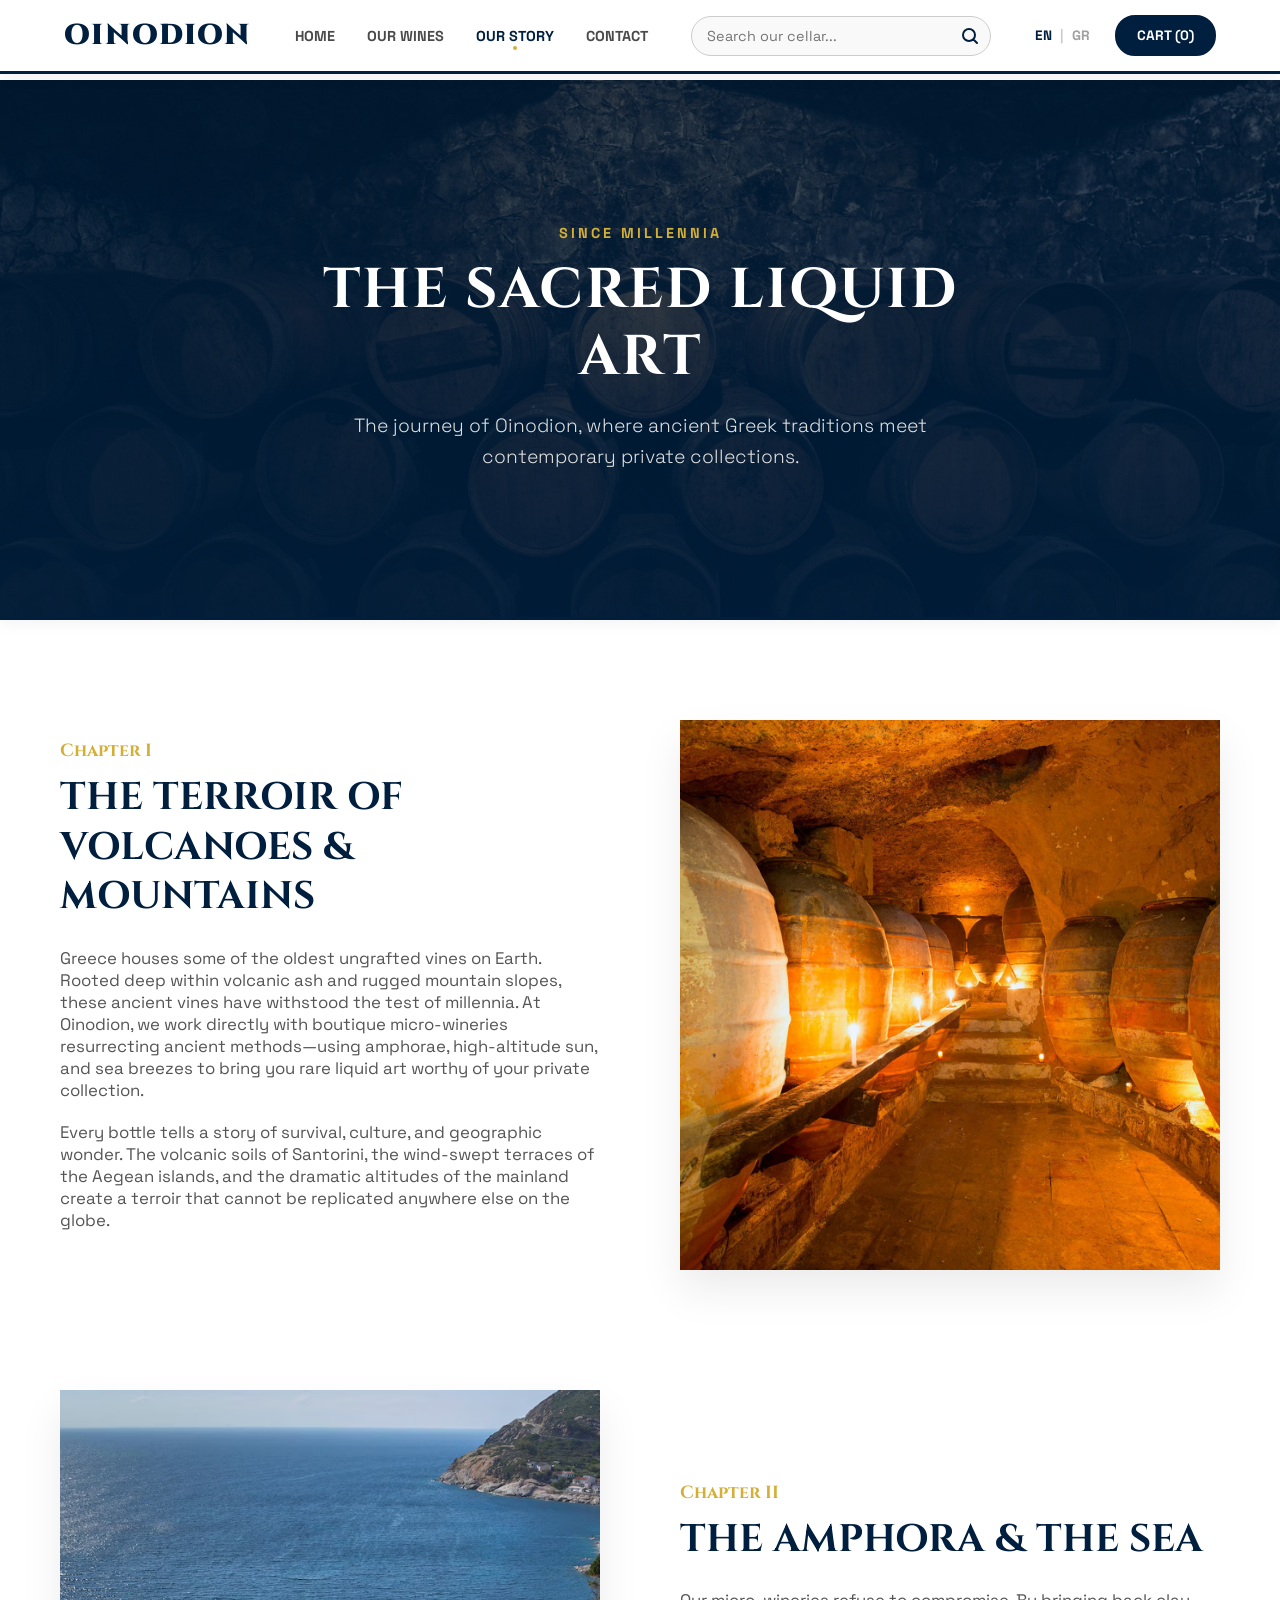
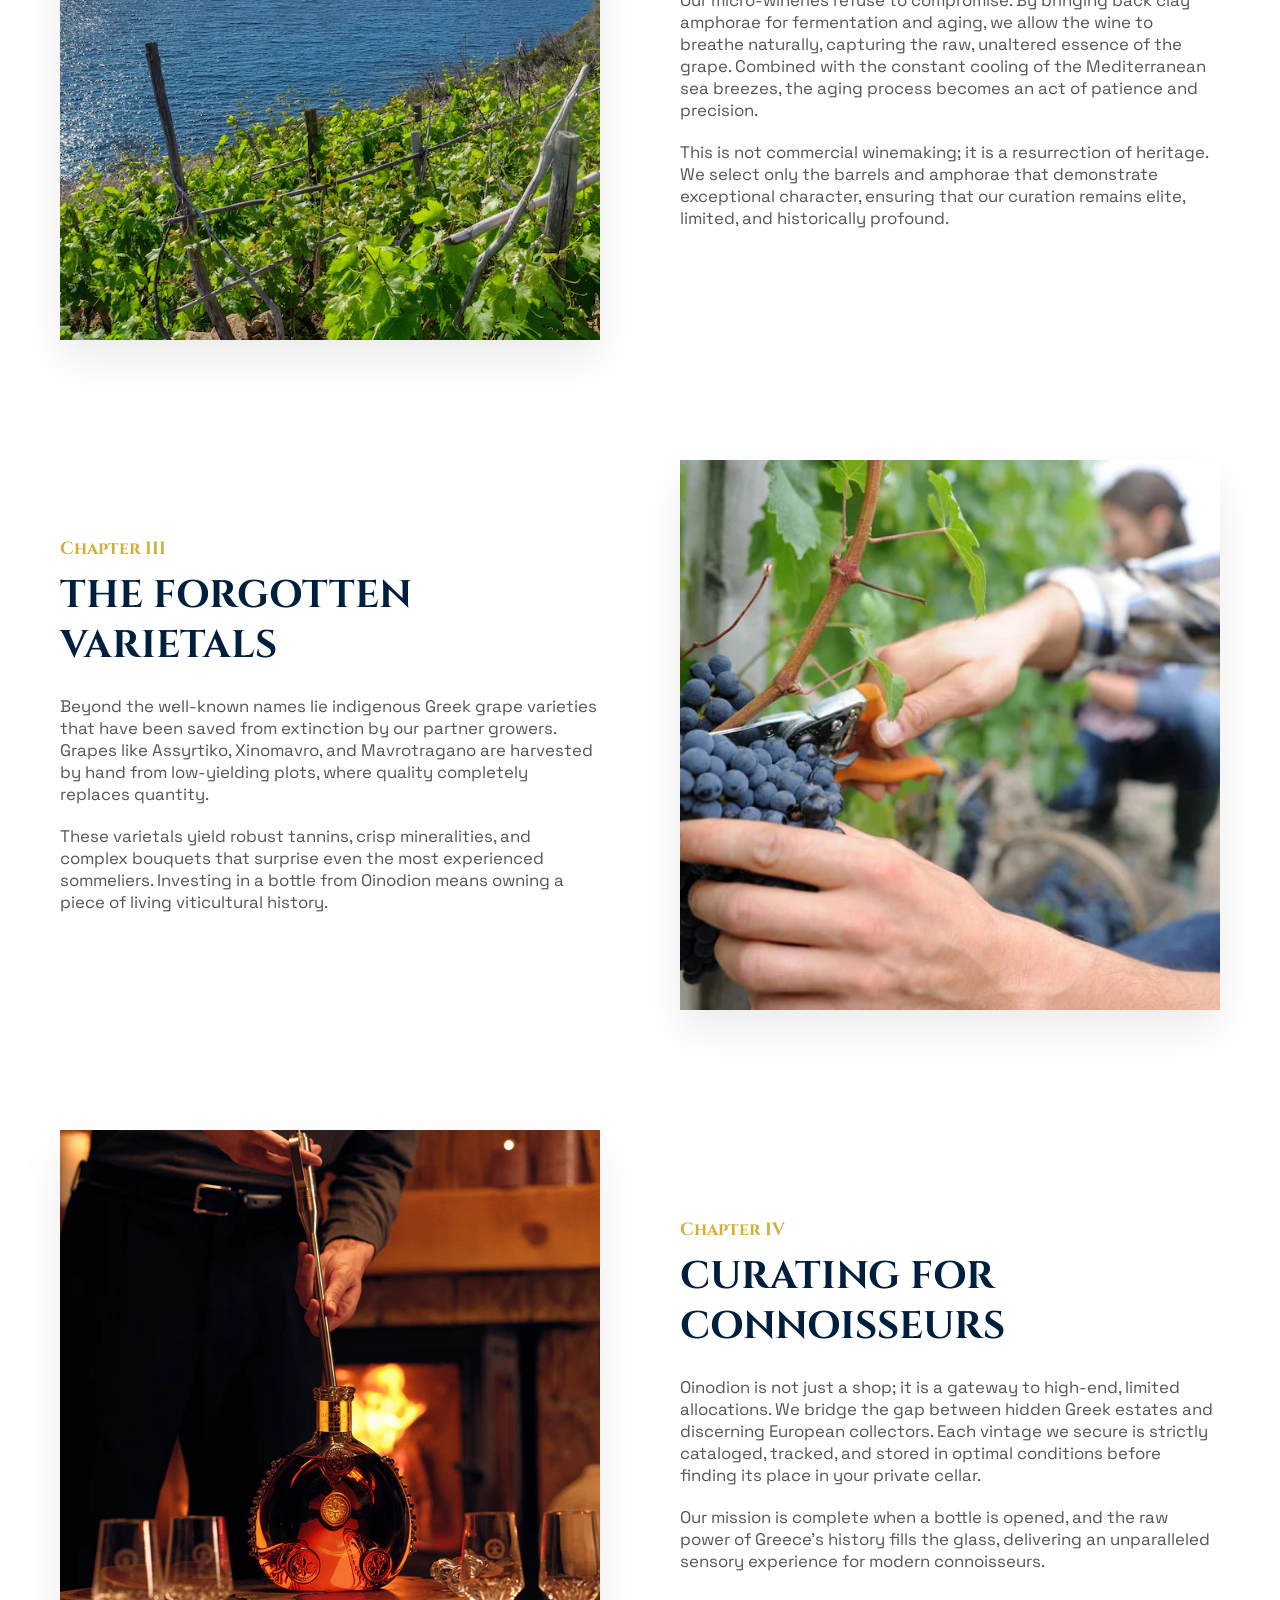
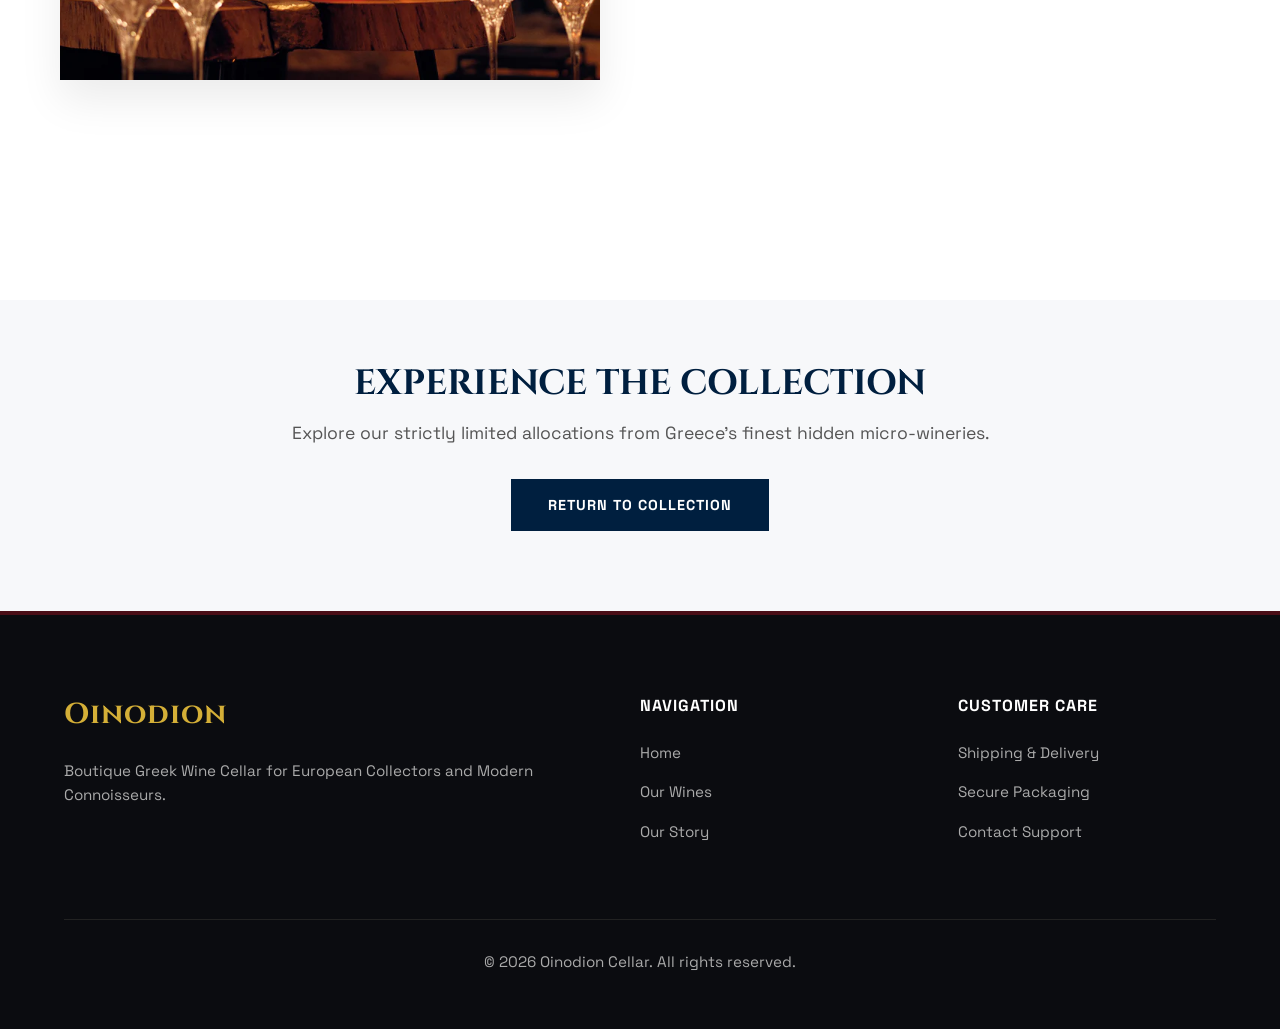
==== commit 3f3137e7: "Update ourstory.html" ====
--- a/ourstory.html
+++ b/ourstory.html
@@ -1,5 +1,5 @@
 <!DOCTYPE html>
-<html lang="pl">
+<html lang="en" id="html-root">
 <head>
     <meta charset="UTF-8">
     <meta name="viewport" content="width=device-width, initial-scale=1.0">
@@ -16,16 +16,16 @@
         
         <nav>
             <ul>
-                <!-- Linki kierujące teraz na stronę główną index.html do konkretnych sekcji -->
-                <li><a href="index.html">Home</a></li>
-                <li><a href="index.html#wines">Our Wines</a></li>
-                <li><a href="#header" class="active-nav">Our Story</a></li>
-                <li><a href="#contact">Contact</a></li>
+                <!-- Linki kierujące na stronę główną index.html do konkretnych sekcji -->
+                <li><a href="index.html" data-i18n="nav-home">Home</a></li>
+                <li><a href="index.html#wines" data-i18n="nav-wines">Our Wines</a></li>
+                <li><a href="#header" class="active-nav" data-i18n="nav-story">Our Story</a></li>
+                <li><a href="index.html#contact" data-i18n="nav-contact">Contact</a></li>
             </ul>
         </nav>
 
         <div class="search-container">
-            <input type="text" class="search-input" placeholder="Search our cellar...">
+            <input type="text" class="search-input" placeholder="Search our cellar..." data-i18n-placeholder="search-placeholder">
             <button class="search-icon" aria-label="Search">
                 <svg width="16" height="16" viewBox="0 0 16 16" fill="none" xmlns="http://www.w3.org/2000/svg">
                     <path d="M11.5 11.5L15 15M13 7C13 10.3137 10.3137 13 7 13C3.68629 13 1 10.3137 1 7C1 3.68629 3.68629 1 7 1C10.3137 1 13 3.68629 13 7Z" stroke="currentColor" stroke-width="2" stroke-linecap="round" stroke-linejoin="round"/>
@@ -34,14 +34,14 @@
         </div>
 
         <div class="right-nav-block">
-            <div class="lang-switcher">
-                <span class="active">EN</span>
+            <div class="lang-switcher" id="lang-switcher-btn" style="cursor: pointer;">
+                <span id="lang-en" class="active">EN</span>
                 <span class="lang-divider">|</span>
-                <span>GR</span>
+                <span id="lang-gr">GR</span>
             </div>
             <div class="nav-buttons">
-    <button class="btn-nav primary" id="cart-trigger">Cart (<span id="cart-count">0</span>)</button>
-</div>
+                <button class="btn-nav primary" id="cart-trigger"><span data-i18n="cart-text">Cart</span> (<span id="cart-count">0</span>)</button>
+            </div>
         </div>
     </header>
 
@@ -50,9 +50,9 @@
     <header class="story-hero">
         <div class="hero-overlay"></div>
         <div class="hero-content">
-            <span class="hero-kicker">Since Millennia</span>
-            <h1>The Sacred Liquid Art</h1>
-            <p>The journey of Oinodion, where ancient Greek traditions meet contemporary private collections.</p>
+            <span class="hero-kicker" data-i18n="story-hero-kicker">Since Millennia</span>
+            <h1 data-i18n="story-hero-title">The Sacred Liquid Art</h1>
+            <p data-i18n="story-hero-desc">The journey of Oinodion, where ancient Greek traditions meet contemporary private collections.</p>
         </div>
     </header>
 
@@ -62,13 +62,12 @@
         <!-- Chapter 1 -->
         <section class="story-chapter">
             <div class="chapter-text">
-                <span class="chapter-number">Chapter I</span>
-                <h2>The Terroir of Volcanoes & Mountains</h2>
-                <p>Greece houses some of the oldest ungrafted vines on Earth. Rooted deep within volcanic ash and rugged mountain slopes, these ancient vines have withstood the test of millennia. At Oinodion, we work directly with boutique micro-wineries resurrecting ancient methods—using amphorae, high-altitude sun, and sea breezes to bring you rare liquid art worthy of your private collection.</p>
-                <p>Every bottle tells a story of survival, culture, and geographic wonder. The volcanic soils of Santorini, the wind-swept terraces of the Aegean islands, and the dramatic altitudes of the mainland create a terroir that cannot be replicated anywhere else on the globe.</p>
+                <span class="chapter-number" data-i18n="ch1-num">Chapter I</span>
+                <h2 data-i18n="ch1-title">The Terroir of Volcanoes & Mountains</h2>
+                <p data-i18n="ch1-p1">Greece houses some of the oldest ungrafted vines on Earth. Rooted deep within volcanic ash and rugged mountain slopes, these ancient vines have withstood the test of millennia. At Oinodion, we work directly with boutique micro-wineries resurrecting ancient methods—using amphorae, high-altitude sun, and sea breezes to bring you rare liquid art worthy of your private collection.</p>
+                <p data-i18n="ch1-p2">Every bottle tells a story of survival, culture, and geographic wonder. The volcanic soils of Santorini, the wind-swept terraces of the Aegean islands, and the dramatic altitudes of the mainland create a terroir that cannot be replicated anywhere else on the globe.</p>
             </div>
             <div class="chapter-image">
-                <!-- SUGEROWANE ZDJĘCIE: readourstory.jpg -> Wnętrze piwnicy, gliniane amfory w półmroku, luksusowy klimat starzenia wina -->
                 <img src="ourstory1.jpg" alt="Ancient wine cellar aging process in amphorae">
             </div>
         </section>
@@ -76,13 +75,12 @@
         <!-- Chapter 2 -->
         <section class="story-chapter reverse">
             <div class="chapter-text">
-                <span class="chapter-number">Chapter II</span>
-                <h2>The Amphora & The Sea</h2>
-                <p>Our micro-wineries refuse to compromise. By bringing back clay amphorae for fermentation and aging, we allow the wine to breathe naturally, capturing the raw, unaltered essence of the grape. Combined with the constant cooling of the Mediterranean sea breezes, the aging process becomes an act of patience and precision.</p>
-                <p>This is not commercial winemaking; it is a resurrection of heritage. We select only the barrels and amphorae that demonstrate exceptional character, ensuring that our curation remains elite, limited, and historically profound.</p>
+                <span class="chapter-number" data-i18n="ch2-num">Chapter II</span>
+                <h2 data-i18n="ch2-title">The Amphora & The Sea</h2>
+                <p data-i18n="ch2-p1">Our micro-wineries refuse to compromise. By bringing back clay amphorae for fermentation and aging, we allow the wine to breathe naturally, capturing the raw, unaltered essence of the grape. Combined with the constant cooling of the Mediterranean sea breezes, the aging process becomes an act of patience and precision.</p>
+                <p data-i18n="ch2-p2">This is not commercial winemaking; it is a resurrection of heritage. We select only the barrels and amphorae that demonstrate exceptional character, ensuring that our curation remains elite, limited, and historically profound.</p>
             </div>
             <div class="chapter-image">
-                <!-- SUGEROWANE ZDJĘCIE: vineyards.jpg -> Stare winnice na klifie nad Morzem Egejskim, słońce, dzika natura -->
                 <img src="ourstory2.avif" alt="Ancient ungrafted vines overlooking the sea">
             </div>
         </section>
@@ -90,13 +88,12 @@
         <!-- Chapter 3 -->
         <section class="story-chapter">
             <div class="chapter-text">
-                <span class="chapter-number">Chapter III</span>
-                <h2>The Forgotten Varietals</h2>
-                <p>Beyond the well-known names lie indigenous Greek grape varieties that have been saved from extinction by our partner growers. Grapes like Assyrtiko, Xinomavro, and Mavrotragano are harvested by hand from low-yielding plots, where quality completely replaces quantity.</p>
-                <p>These varietals yield robust tannins, crisp mineralities, and complex bouquets that surprise even the most experienced sommeliers. Investing in a bottle from Oinodion means owning a piece of living viticultural history.</p>
+                <span class="chapter-number" data-i18n="ch3-num">Chapter III</span>
+                <h2 data-i18n="ch3-title">The Forgotten Varietals</h2>
+                <p data-i18n="ch3-p1">Beyond the well-known names lie indigenous Greek grape varieties that have been saved from extinction by our partner growers. Grapes like Assyrtiko, Xinomavro, and Mavrotragano are harvested by hand from low-yielding plots, where quality completely replaces quantity.</p>
+                <p data-i18n="ch3-p2">These varietals yield robust tannins, crisp mineralities, and complex bouquets that surprise even the most experienced sommeliers. Investing in a bottle from Oinodion means owning a piece of living viticultural history.</p>
             </div>
             <div class="chapter-image">
-                <!-- SUGEROWANE ZDJĘCIE: grapes.jpg -> Detal ciemnych lub jasnych unikalnych winogron z bliska, dłonie winiarza zbierające plony -->
                 <img src="ourstory3.webp" alt="Hand-harvesting rare indigenous Greek grape varietals">
             </div>
         </section>
@@ -104,25 +101,24 @@
         <!-- Chapter 4 -->
         <section class="story-chapter reverse">
             <div class="chapter-text">
-                <span class="chapter-number">Chapter IV</span>
-                <h2>Curating for Connoisseurs</h2>
-                <p>Oinodion is not just a shop; it is a gateway to high-end, limited allocations. We bridge the gap between hidden Greek estates and discerning European collectors. Each vintage we secure is strictly cataloged, tracked, and stored in optimal conditions before finding its place in your private cellar.</p>
-                <p>Our mission is complete when a bottle is opened, and the raw power of Greece’s history fills the glass, delivering an unparalleled sensory experience for modern connoisseurs.</p>
+                <span class="chapter-number" data-i18n="ch4-num">Chapter IV</span>
+                <h2 data-i18n="ch4-title">Curating for Connoisseurs</h2>
+                <p data-i18n="ch4-p1">Oinodion is not just a shop; it is a gateway to high-end, limited allocations. We bridge the gap between hidden Greek estates and discerning European collectors. Each vintage we secure is strictly cataloged, tracked, and stored in optimal conditions before finding its place in your private cellar.</p>
+                <p data-i18n="ch4-p2">Our mission is complete when a bottle is opened, and the raw power of Greece’s history fills the glass, delivering an unparalleled sensory experience for modern connoisseurs.</p>
             </div>
             <div class="chapter-image">
-                <!-- SUGEROWANE ZDJĘCIE: curation.jpg -> Eleganckie, minimalistyczne ujęcie przelewania wina do kieliszka lub butelka w ciemnym, prestiżowym otoczeniu -->
                 <img src="ourstory4.webp" alt="Pouring rare Greek wine into a crystal glass for a collector">
             </div>
         </section>
         
     </main>
 
-    <!-- SECTION: EXPERIENCE THE COLLECTION (CTA przed footerem) -->
+    <!-- SECTION: EXPERIENCE THE COLLECTION -->
     <section class="story-cta-block">
         <div class="cta-inner-content">
-            <h2>Experience The Collection</h2>
-            <p>Explore our strictly limited allocations from Greece’s finest hidden micro-wineries.</p>
-            <a href="index.html#wines" class="btn-back">Return to Collection</a>
+            <h2 data-i18n="cta-title">Experience The Collection</h2>
+            <p data-i18n="cta-desc">Explore our strictly limited allocations from Greece’s finest hidden micro-wineries.</p>
+            <a href="index.html#wines" class="btn-back" data-i18n="cta-btn">Return to Collection</a>
         </div>
     </section>
 
@@ -131,66 +127,197 @@
         <div class="footer-grid">
             <div>
                 <h3>Oinodion</h3>
-                <p>Boutique Greek Wine Cellar for European Collectors and Modern Connoisseurs.</p>
+                <p data-i18n="footer-desc">Boutique Greek Wine Cellar for European Collectors and Modern Connoisseurs.</p>
             </div>
             <div>
-                <h4>Navigation</h4>
-                <p><a href="index.html" style="color:#aaaaaa; text-decoration:none;">Home</a></p>
-                <p><a href="index.html#wines" style="color:#aaaaaa; text-decoration:none;">Our Wines</a></p>
-                <p><a href="index.html#story" style="color:#aaaaaa; text-decoration:none;">Our Story</a></p>
+                <h4 data-i18n="footer-nav">Navigation</h4>
+                <p><a href="index.html" style="color:#aaaaaa; text-decoration:none;" data-i18n="nav-home">Home</a></p>
+                <p><a href="index.html#wines" style="color:#aaaaaa; text-decoration:none;" data-i18n="nav-wines">Our Wines</a></p>
+                <p><a href="index.html" style="color:#aaaaaa; text-decoration:none;" data-i18n="nav-story">Our Story</a></p>
             </div>
             <div>
-                <h4>Customer Care</h4>
-                <p>Shipping & Delivery</p>
-                <p>Secure Packaging</p>
-                <p>Contact Support</p>
+                <h4 data-i18n="footer-care">Customer Care</h4>
+                <p data-i18n="care-shipping">Shipping & Delivery</p>
+                <p data-i18n="care-packaging">Secure Packaging</p>
+                <p data-i18n="care-support">Contact Support</p>
             </div>
         </div>
         <div class="footer-copyright">
-            <p>&copy; 2026 Oinodion Cellar. All rights reserved.</p>
+            <p>&copy; 2026 Oinodion Cellar. <span data-i18n="copyright">All rights reserved.</span></p>
         </div>
     </footer>
-<div id="cart-modal" class="cart-modal-overlay">
-    <div class="cart-modal-window">
-        <button class="cart-modal-close" id="cart-close">&times;</button>
-        <h2 class="cart-modal-title">Your Private Selection</h2>
-        <div class="cart-modal-divider"></div>
-        
-        <div id="cart-items-container" class="cart-items-list">
-            <p class="cart-empty-msg">Your cellar collection is currently empty.</p>
-        </div>
-        
-        <div class="cart-modal-footer">
-            <div class="cart-total-wrapper">
-                <span>Total Allocation:</span>
-                <span id="cart-total-price">€0.00</span>
-            </div>
-            <button class="btn-checkout" id="checkout-btn">Proceed to Secure Checkout</button>
+
+    <div id="cart-modal" class="cart-modal-overlay">
+        <div class="cart-modal-window">
+            <button class="cart-modal-close" id="cart-close">&times;</button>
+            <h2 class="cart-modal-title" data-i18n="modal-title">Your Private Selection</h2>
+            <div class="cart-modal-divider"></div>
+            
+            <div id="cart-items-container" class="cart-items-list">
+                <p class="cart-empty-msg" data-i18n="cart-empty">Your cellar collection is currently empty.</p>
+            </div>
+            
+            <div class="cart-modal-footer">
+                <div class="cart-total-wrapper">
+                    <span data-i18n="cart-total">Total Allocation:</span>
+                    <span id="cart-total-price">€0.00</span>
+                </div>
+                <button class="btn-checkout" id="checkout-btn" data-i18n="btn-checkout">Proceed to Secure Checkout</button>
+            </div>
         </div>
     </div>
-</div>
 
     <script>
-    // Inicjalizacja koszyka z localStorage lub jako pusta tablica
+    // --- SŁOWNIK TŁUMACZEŃ (EN / GR) ---
+    const translations = {
+        en: {
+            "nav-home": "Home",
+            "nav-wines": "Our Wines",
+            "nav-story": "Our Story",
+            "nav-contact": "Contact",
+            "search-placeholder": "Search our cellar...",
+            "cart-text": "Cart",
+            "story-hero-kicker": "Since Millennia",
+            "story-hero-title": "The Sacred Liquid Art",
+            "story-hero-desc": "The journey of Oinodion, where ancient Greek traditions meet contemporary private collections.",
+            "ch1-num": "Chapter I",
+            "ch1-title": "The Terroir of Volcanoes & Mountains",
+            "ch1-p1": "Greece houses some of the oldest ungrafted vines on Earth. Rooted deep within volcanic ash and rugged mountain slopes, these ancient vines have withstood the test of millennia. At Oinodion, we work directly with boutique micro-wineries resurrecting ancient methods—using amphorae, high-altitude sun, and sea breezes to bring you rare liquid art worthy of your private collection.",
+            "ch1-p2": "Every bottle tells a story of survival, culture, and geographic wonder. The volcanic soils of Santorini, the wind-swept terraces of the Aegean islands, and the dramatic altitudes of the mainland create a terroir that cannot be replicated anywhere else on the globe.",
+            "ch2-num": "Chapter II",
+            "ch2-title": "The Amphora & The Sea",
+            "ch2-p1": "Our micro-wineries refuse to compromise. By bringing back clay amphorae for fermentation and aging, we allow the wine to breathe naturally, capturing the raw, unaltered essence of the grape. Combined with the constant cooling of the Mediterranean sea breezes, the aging process becomes an act of patience and precision.",
+            "ch2-p2": "This is not commercial winemaking; it is a resurrection of heritage. We select only the barrels and amphorae that demonstrate exceptional character, ensuring that our curation remains elite, limited, and historically profound.",
+            "ch3-num": "Chapter III",
+            "ch3-title": "The Forgotten Varietals",
+            "ch3-p1": "Beyond the well-known names lie indigenous Greek grape varieties that have been saved from extinction by our partner growers. Grapes like Assyrtiko, Xinomavro, and Mavrotragano are harvested by hand from low-yielding plots, where quality completely replaces quantity.",
+            "ch3-p2": "These varietals yield robust tannins, crisp mineralities, and complex bouquets that surprise even the most experienced sommeliers. Investing in a bottle from Oinodion means owning a piece of living viticultural history.",
+            "ch4-num": "Chapter IV",
+            "ch4-title": "Curating for Connoisseurs",
+            "ch4-p1": "Oinodion is not just a shop; it is a gateway to high-end, limited allocations. We bridge the gap between hidden Greek estates and discerning European collectors. Each vintage we secure is strictly cataloged, tracked, and stored in optimal conditions before finding its place in your private cellar.",
+            "ch4-p2": "Our mission is complete when a bottle is opened, and the raw power of Greece’s history fills the glass, delivering an unparalleled sensory experience for modern connoisseurs.",
+            "cta-title": "Experience The Collection",
+            "cta-desc": "Explore our strictly limited allocations from Greece’s finest hidden micro-wineries.",
+            "cta-btn": "Return to Collection",
+            "footer-desc": "Boutique Greek Wine Cellar for European Collectors and Modern Connoisseurs.",
+            "footer-nav": "Navigation",
+            "footer-care": "Customer Care",
+            "care-shipping": "Shipping & Delivery",
+            "care-packaging": "Secure Packaging",
+            "care-support": "Contact Support",
+            "copyright": "All rights reserved.",
+            "modal-title": "Your Private Selection",
+            "cart-empty": "Your cellar collection is currently empty.",
+            "cart-total": "Total Allocation:",
+            "btn-checkout": "Proceed to Secure Checkout",
+            "btn-remove": "Remove",
+            "qty-text": "Qty"
+        },
+        gr: {
+            "nav-home": "Αρχική",
+            "nav-wines": "Τα Κρασιά μας",
+            "nav-story": "Η Ιστορία μας",
+            "nav-contact": "Επικοινωνία",
+            "search-placeholder": "Αναζήτηση στην κάβα...",
+            "cart-text": "Καλάθι",
+            "story-hero-kicker": "Από χιλιετίες",
+            "story-hero-title": "Η Ιερή Υγρή Τέχνη",
+            "story-hero-desc": "Το ταξίδι του Oinodion, όπου οι αρχαίες ελληνικές παραδόσεις συναντούν τις σύγχρονες ιδιωτικές συλλογές.",
+            "ch1-num": "Κεφάλαιο Ι",
+            "ch1-title": "Το Terroir Ηφαιστείων & Βουνών",
+            "ch1-p1": "Η Ελλάδα φιλοξενεί μερικά από τα αρχαιότερα αμπελώνα στον κόσμο. Ριζωμένα βαθιά σε ηφαιestειακή τέφρα και απόκρημνες πλαγιές, αυτά τα αρχαία αμπέλια έχουν αντέξει στη δοκιμασία των χιλιετιών.",
+            "ch1-p2": "Κάθε φιάλη αφηγείται μια ιστορία επιβίωσης, πολιτισμού και γεωγραφικού θαύματος. Τα ηφαιestειακά εδάφη της Σαντορίνης και οι ορεινές κορυφές δημιουργούν ένα μοναδικό terroir.",
+            "ch2-num": "Κεφάλαιο ΙΙ",
+            "ch2-title": "Ο Αμφορέας & Η Θάλασσα",
+            "ch2-p1": "Τα μικρά οινοποιεία μας αρνούνται να συμβιβαστούν. Επαναφέροντας τους πήλινους αμφορείς για ζύμωση και παλαίωση, επιτρέπουμε στο κρασί να αναπνέει φυσικά.",
+            "ch2-p2": "Αυτό δεν είναι εμπορική οινοποίηση, είναι αναβίωση της κληρονομιάς μας.",
+            "ch3-num": "Κεφάλαιο ΙΙΙ",
+            "ch3-title": "Οι Ξεχασμένες Ποικιλίες",
+            "ch3-p1": "Πέρα από τα γνωστά ονόματα, υπάρχουν γηγενείς ελληνικές ποικιλίες σταφυλιού που διασώθηκαν από την εξαφάνιση.",
+            "ch3-p2": "Αυτές οι ποικιλίες προσφέρουν στιβαρές τανίνες και σύνθετα αρώματα που εκπλήσσουν τους πιο έμπειρους σομελιέ.",
+            "ch4-num": "Κεφάλαιο IV",
+            "ch4-title": "Επιμέλεια για Connoisseurs",
+            "ch4-p1": "Το Oinodion δεν είναι απλώς ένα κατάστημα, είναι η πύλη προς περιορισμένες, υψηλς ποιότητας φιάλες.",
+            "ch4-p2": "Η αποστολή μας ολοκληρώνεται όταν ανοίγει μια φιάλη και η δύναμη της ελληνικής ιστορίας γεμίζει το ποτήρι.",
+            "cta-title": "Εξερευνήστε τη Συλλογή",
+            "cta-desc": "Ανακαλύψτε τις αυστηρά περιορισμένες φιάλες από τα καλύτερα ελληνικά μικροοινοποιεία.",
+            "cta-btn": "Επιστροφή στη Συλλογή",
+            "footer-desc": "Boutique Ελληνική Κάβα Κρασιών για Ευρωπαίους Συλλέκτες.",
+            "footer-nav": "Πλοήγηση",
+            "footer-care": "Εξυπηρέτηση Πελατών",
+            "care-shipping": "Αποστολή & Παράδοση",
+            "care-packaging": "Ασφαλής Συσκευασία",
+            "care-support": "Υποστήριξη",
+            "copyright": "Με επιφύλαξη παντός δικαιώματος.",
+            "modal-title": "Η Επιλογή σας",
+            "cart-empty": "Η συλλογή σας είναι προς το παρόν άδεια.",
+            "cart-total": "Συνολικό Ποσό:",
+            "btn-checkout": "Προχωρήστε σε Ασφαλή Ταμείο",
+            "btn-remove": "Αφαίρεση",
+            "qty-text": "Ποσότητα"
+        }
+    };
+
+    // --- LOGIKA ZARZĄDZANIA JĘZYKIEM ---
+    let currentLang = localStorage.getItem('oinodion_lang') || 'en';
+
+    function setLanguage(lang) {
+        currentLang = lang;
+        localStorage.setItem('oinodion_lang', lang);
+
+        document.getElementById('html-root').setAttribute('lang', lang);
+
+        const enSpan = document.getElementById('lang-en');
+        const grSpan = document.getElementById('lang-gr');
+        if (lang === 'gr') {
+            grSpan.classList.add('active');
+            enSpan.classList.remove('active');
+        } else {
+            enSpan.classList.add('active');
+            grSpan.classList.remove('active');
+        }
+
+        document.querySelectorAll('[data-i18n]').forEach(el => {
+            const key = el.getAttribute('data-i18n');
+            if (translations[lang][key]) {
+                el.innerText = translations[lang][key];
+            }
+        });
+
+        document.querySelectorAll('[data-i18n-placeholder]').forEach(el => {
+            const key = el.getAttribute('data-i18n-placeholder');
+            if (translations[lang][key]) {
+                el.setAttribute('placeholder', translations[lang][key]);
+            }
+        });
+
+        updateCartDOM();
+    }
+
+    document.getElementById('lang-switcher-btn').addEventListener('click', () => {
+        const newLang = currentLang === 'en' ? 'gr' : 'en';
+        setLanguage(newLang);
+    });
+
+    // --- KOSZYK ---
     let cart = JSON.parse(localStorage.getItem('oinodion_cart')) || [];
 
-    // Funkcja zapisująca koszyk i odświeżająca widok na stronie
     function updateCartDOM() {
         localStorage.setItem('oinodion_cart', JSON.stringify(cart));
         
-        // 1. Aktualizacja licznika w headerze (suma sztuk produktów)
         const totalItems = cart.reduce((sum, item) => sum + item.quantity, 0);
         const cartCountEl = document.getElementById('cart-count');
         if(cartCountEl) cartCountEl.innerText = totalItems;
 
-        // 2. Generowanie listy produktów wewnątrz okna modala
         const container = document.getElementById('cart-items-container');
         const totalPriceEl = document.getElementById('cart-total-price');
         
         if (!container || !totalPriceEl) return;
 
+        const t = translations[currentLang];
+
         if (cart.length === 0) {
-            container.innerHTML = '<p class="cart-empty-msg">Your cellar collection is currently empty.</p>';
+            container.innerHTML = `<p class="cart-empty-msg">${t["cart-empty"]}</p>`;
             totalPriceEl.innerText = '€0.00';
         } else {
             container.innerHTML = '';
@@ -204,11 +331,11 @@
                     <div class="cart-item">
                         <div class="cart-item-details">
                             <h5>${item.name}</h5>
-                            <span>Qty: ${item.quantity}</span>
+                            <span>${t["qty-text"]}: ${item.quantity}</span>
                         </div>
                         <div class="cart-item-right">
                             <span class="cart-item-price">€${itemTotal.toFixed(2)}</span>
-                            <button class="btn-remove-item" onclick="removeFromCart(${index})">Remove</button>
+                            <button class="btn-remove-item" onclick="removeFromCart(${index})">${t["btn-remove"]}</button>
                         </div>
                     </div>
                 `;
@@ -218,45 +345,11 @@
         }
     }
 
-    // Funkcja dodawania produktu do koszyka
-    document.querySelectorAll('.btn-add-to-cart').forEach(button => {
-        button.addEventListener('click', (e) => {
-            // Znajdź główną kartę produktu, w którą kliknięto
-            const card = e.target.closest('.product-item-card');
-            const name = card.querySelector('h4').innerText;
-            // Oczyszczanie ceny ze znaku € i zamiana na liczbę
-            const priceText = card.querySelector('.product-price').innerText;
-            const price = parseFloat(priceText.replace('€', '').trim());
-
-            // Sprawdź czy to wino jest już w koszyku
-            const existingItem = cart.find(item => item.name === name);
-
-            if (existingItem) {
-                existingItem.quantity += 1;
-            } else {
-                cart.push({ name, price, quantity: 1 });
-            }
-
-            // Animacja zmiany napisu na przycisku dla luksusowego efektu feedbacku
-            const originalText = button.innerText;
-            button.innerText = "Allocated ✓";
-            button.style.backgroundColor = "#4a0e17";
-            setTimeout(() => {
-                button.innerText = originalText;
-                button.style.backgroundColor = "";
-            }, 1000);
-
-            updateCartDOM();
-        });
-    });
-
-    // Funkcja usuwania z koszyka
     window.removeFromCart = function(index) {
         cart.splice(index, 1);
         updateCartDOM();
     }
 
-    // --- LOGIKA OTWIERANIA / ZAMYKANIA OKNA KOSZYKA ---
     const modal = document.getElementById('cart-modal');
     const trigger = document.getElementById('cart-trigger');
     const closeBtn = document.getElementById('cart-close');
@@ -264,31 +357,29 @@
     if(trigger && modal && closeBtn) {
         trigger.addEventListener('click', () => modal.classList.add('active'));
         closeBtn.addEventListener('click', () => modal.classList.remove('active'));
-        
-        // Zamknij po kliknięciu w tło poza okienkiem
         modal.addEventListener('click', (e) => {
             if(e.target === modal) modal.classList.remove('active');
         });
     }
 
-    // --- FINALIZACJA ZAKUPU (CHECKOUT) ---
     const checkoutBtn = document.getElementById('checkout-btn');
     if(checkoutBtn) {
         checkoutBtn.addEventListener('click', () => {
             if(cart.length === 0) {
-                alert("Your cart is empty. Please select a vintage to proceed.");
+                alert(currentLang === 'gr' ? "Το καλάθι σας είναι άδειο." : "Your cart is empty. Please select a vintage to proceed.");
                 return;
             }
-            // Symulacja przejścia do bramki płatniczej
-            alert("Thank you for your allocation. Redirecting to secure boutique payment gateway (Stripe/PayPal)...");
-            cart = []; // Czyszczenie koszyka po zakupie
+            alert(currentLang === 'gr' ? "Ευχαριστούμε. Ανακατεύθυνση σε ασφαλή πύλη πληρωμών..." : "Thank you for your allocation. Redirecting to secure boutique payment gateway...");
+            cart = [];
             modal.classList.remove('active');
             updateCartDOM();
         });
     }
 
-    // Wywołaj na starcie, aby wczytać koszyk przy załadowaniu strony
-    window.addEventListener('DOMContentLoaded', updateCartDOM);
+    // Uruchomienie przy starcie strony – sprawdza zapisany stan języka z localStorage
+    window.addEventListener('DOMContentLoaded', () => {
+        setLanguage(currentLang);
+    });
 </script>
 </body>
 </html>
--- a/style.css
+++ b/style.css
@@ -882,3 +882,183 @@
         width: 100%;
     }
 }
+/* ==========================================================================
+   LUXURY CART MODAL STYLES
+   ========================================================================== */
+.cart-modal-overlay {
+    position: fixed;
+    top: 0;
+    left: 0;
+    width: 100%;
+    height: 100%;
+    background-color: rgba(0, 0, 0, 0.6);
+    backdrop-filter: blur(5px);
+    z-index: 100000; /* Nad wszystkim, nawet nad sticky headerem */
+    display: flex;
+    justify-content: center;
+    align-items: center;
+    opacity: 0;
+    pointer-events: none;
+    transition: opacity 0.3s ease;
+}
+
+.cart-modal-overlay.active {
+    opacity: 1;
+    pointer-events: auto;
+}
+
+.cart-modal-window {
+    background-color: #ffffff;
+    width: 90%;
+    max-width: 500px;
+    border-radius: 8px;
+    padding: 40px 30px;
+    position: relative;
+    box-shadow: 0 20px 50px rgba(0, 0, 0, 0.15);
+    transform: translateY(-30px);
+    transition: transform 0.3s ease;
+    border: 1px solid rgba(145, 25, 46, 0.1);
+}
+
+.cart-modal-overlay.active .cart-modal-window {
+    transform: translateY(0);
+}
+
+.cart-modal-close {
+    position: absolute;
+    top: 20px;
+    right: 25px;
+    background: none;
+    border: none;
+    font-size: 2rem;
+    color: #1a1a1a;
+    cursor: pointer;
+    transition: color 0.2s ease;
+}
+
+.cart-modal-close:hover {
+    color: #91192e;
+}
+
+.cart-modal-title {
+    font-family: 'Cinzel', serif;
+    font-size: 1.8rem;
+    color: #1a1a1a;
+    text-transform: uppercase;
+    text-align: center;
+    letter-spacing: 1px;
+}
+
+.cart-modal-divider {
+    width: 50px;
+    height: 1px;
+    background-color: #91192e;
+    margin: 15px auto 30px auto;
+}
+
+/* Lista przedmiotów w koszyku */
+.cart-items-list {
+    max-height: 250px;
+    overflow-y: auto;
+    margin-bottom: 30px;
+    padding-right: 5px;
+}
+
+.cart-empty-msg {
+    text-align: center;
+    color: #777777;
+    font-family: 'Space Grotesk', sans-serif;
+    font-size: 0.95rem;
+    padding: 20px 0;
+}
+
+/* Wygląd pojedynczego wina w koszyku */
+.cart-item {
+    display: flex;
+    justify-content: space-between;
+    align-items: center;
+    padding: 12px 0;
+    border-bottom: 1px solid #f0f0f0;
+    font-family: 'Space Grotesk', sans-serif;
+}
+
+.cart-item-details h5 {
+    font-size: 1rem;
+    color: #1a1a1a;
+    margin-bottom: 4px;
+    font-weight: 700;
+}
+
+.cart-item-details span {
+    font-size: 0.85rem;
+    color: #777777;
+}
+
+.cart-item-right {
+    display: flex;
+    align-items: center;
+    gap: 15px;
+}
+
+.cart-item-price {
+    font-weight: 700;
+    color: #1a1a1a;
+}
+
+.btn-remove-item {
+    background: none;
+    border: none;
+    color: #a0a0a0;
+    cursor: pointer;
+    font-size: 0.85rem;
+    text-transform: uppercase;
+    font-weight: 700;
+    transition: color 0.2s ease;
+}
+
+.btn-remove-item:hover {
+    color: #91192e;
+}
+
+/* Stopka koszyka */
+.cart-modal-footer {
+    border-top: 1px solid #eaeaea;
+    padding-top: 25px;
+}
+
+.cart-total-wrapper {
+    display: flex;
+    justify-content: space-between;
+    font-family: 'Space Grotesk', sans-serif;
+    font-size: 1.1rem;
+    font-weight: 700;
+    color: #1a1a1a;
+    margin-bottom: 25px;
+}
+
+#cart-total-price {
+    font-size: 1.3rem;
+    color: #91192e;
+}
+
+.btn-checkout {
+    font-family: 'Space Grotesk', sans-serif;
+    width: 100%;
+    background-color: #1a1a1a;
+    color: #ffffff;
+    border: 1px solid #1a1a1a;
+    padding: 16px;
+    text-transform: uppercase;
+    font-weight: 700;
+    font-size: 0.85rem;
+    letter-spacing: 1.5px;
+    border-radius: 4px;
+    cursor: pointer;
+    transition: all 0.3s ease;
+}
+
+.btn-checkout:hover {
+    background-color: #91192e;
+    border-color: #91192e;
+    box-shadow: 0 4px 15px rgba(145, 25, 46, 0.2);
+}
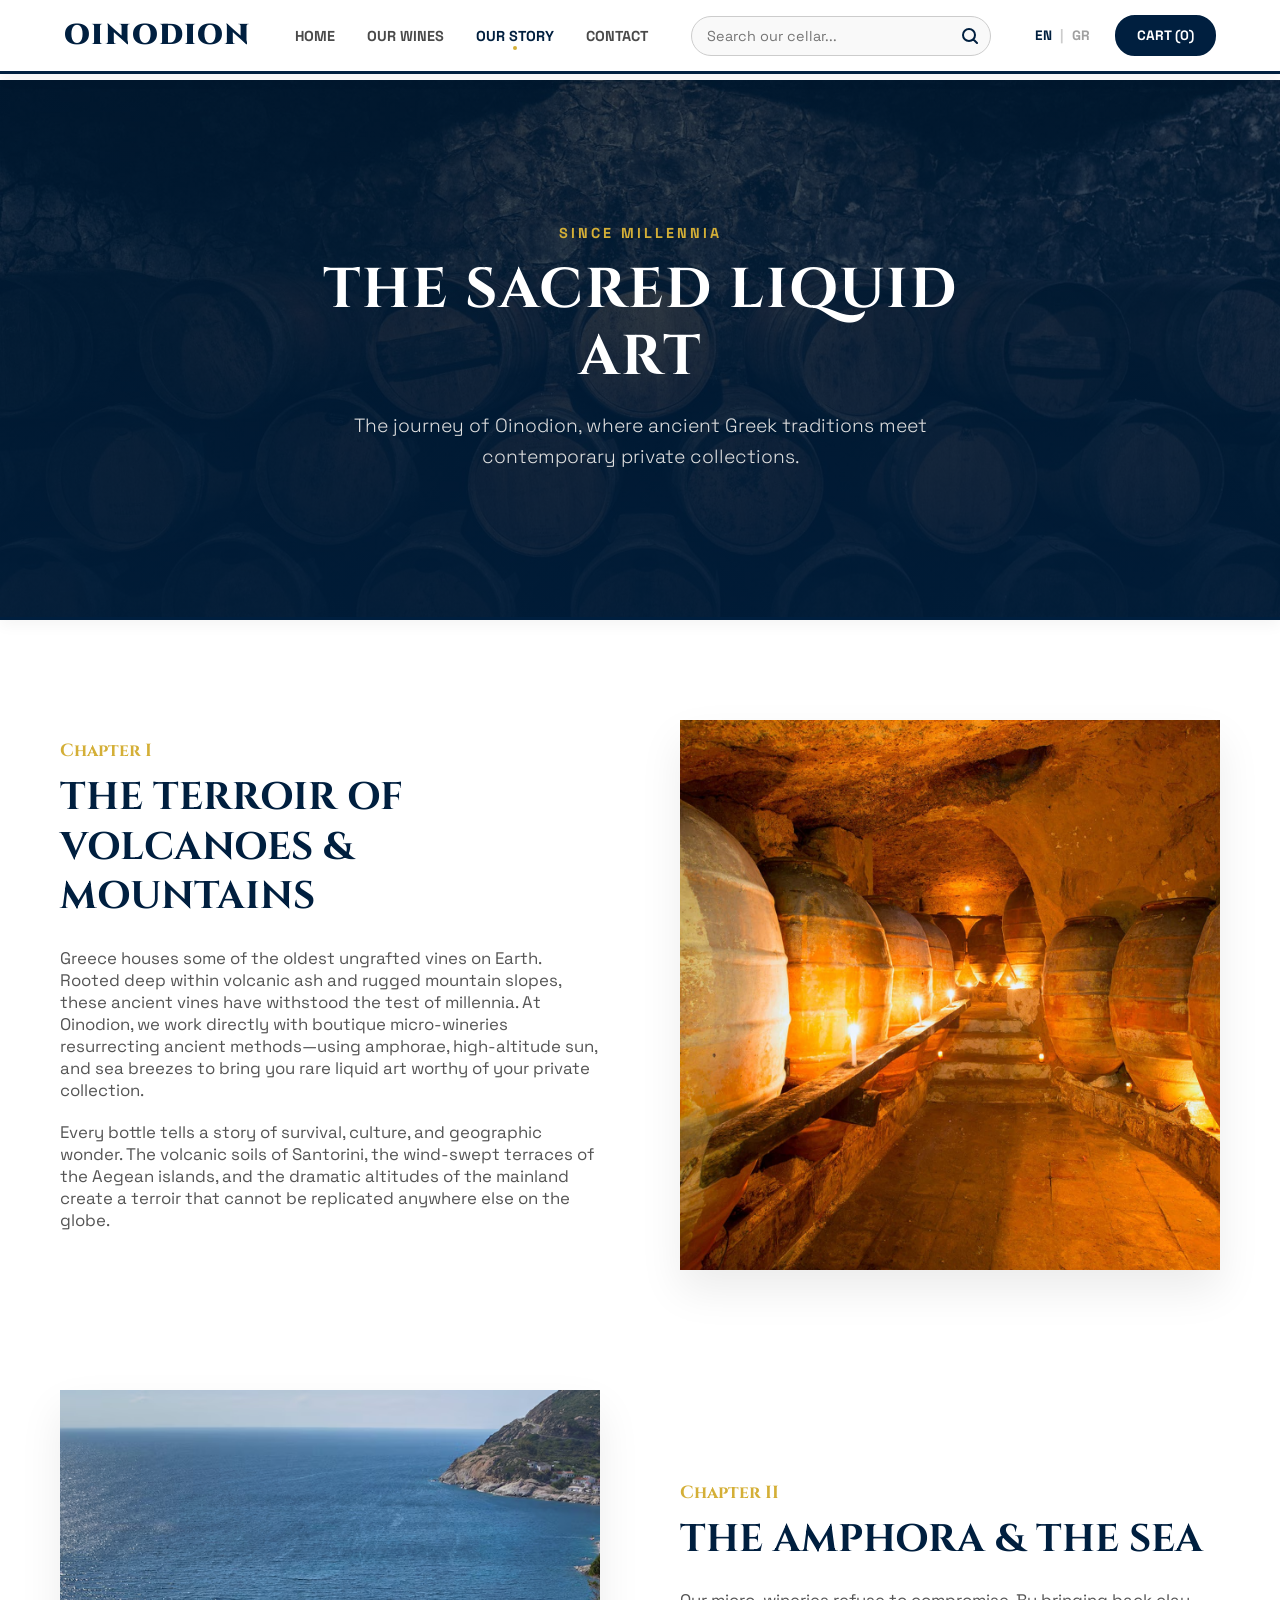
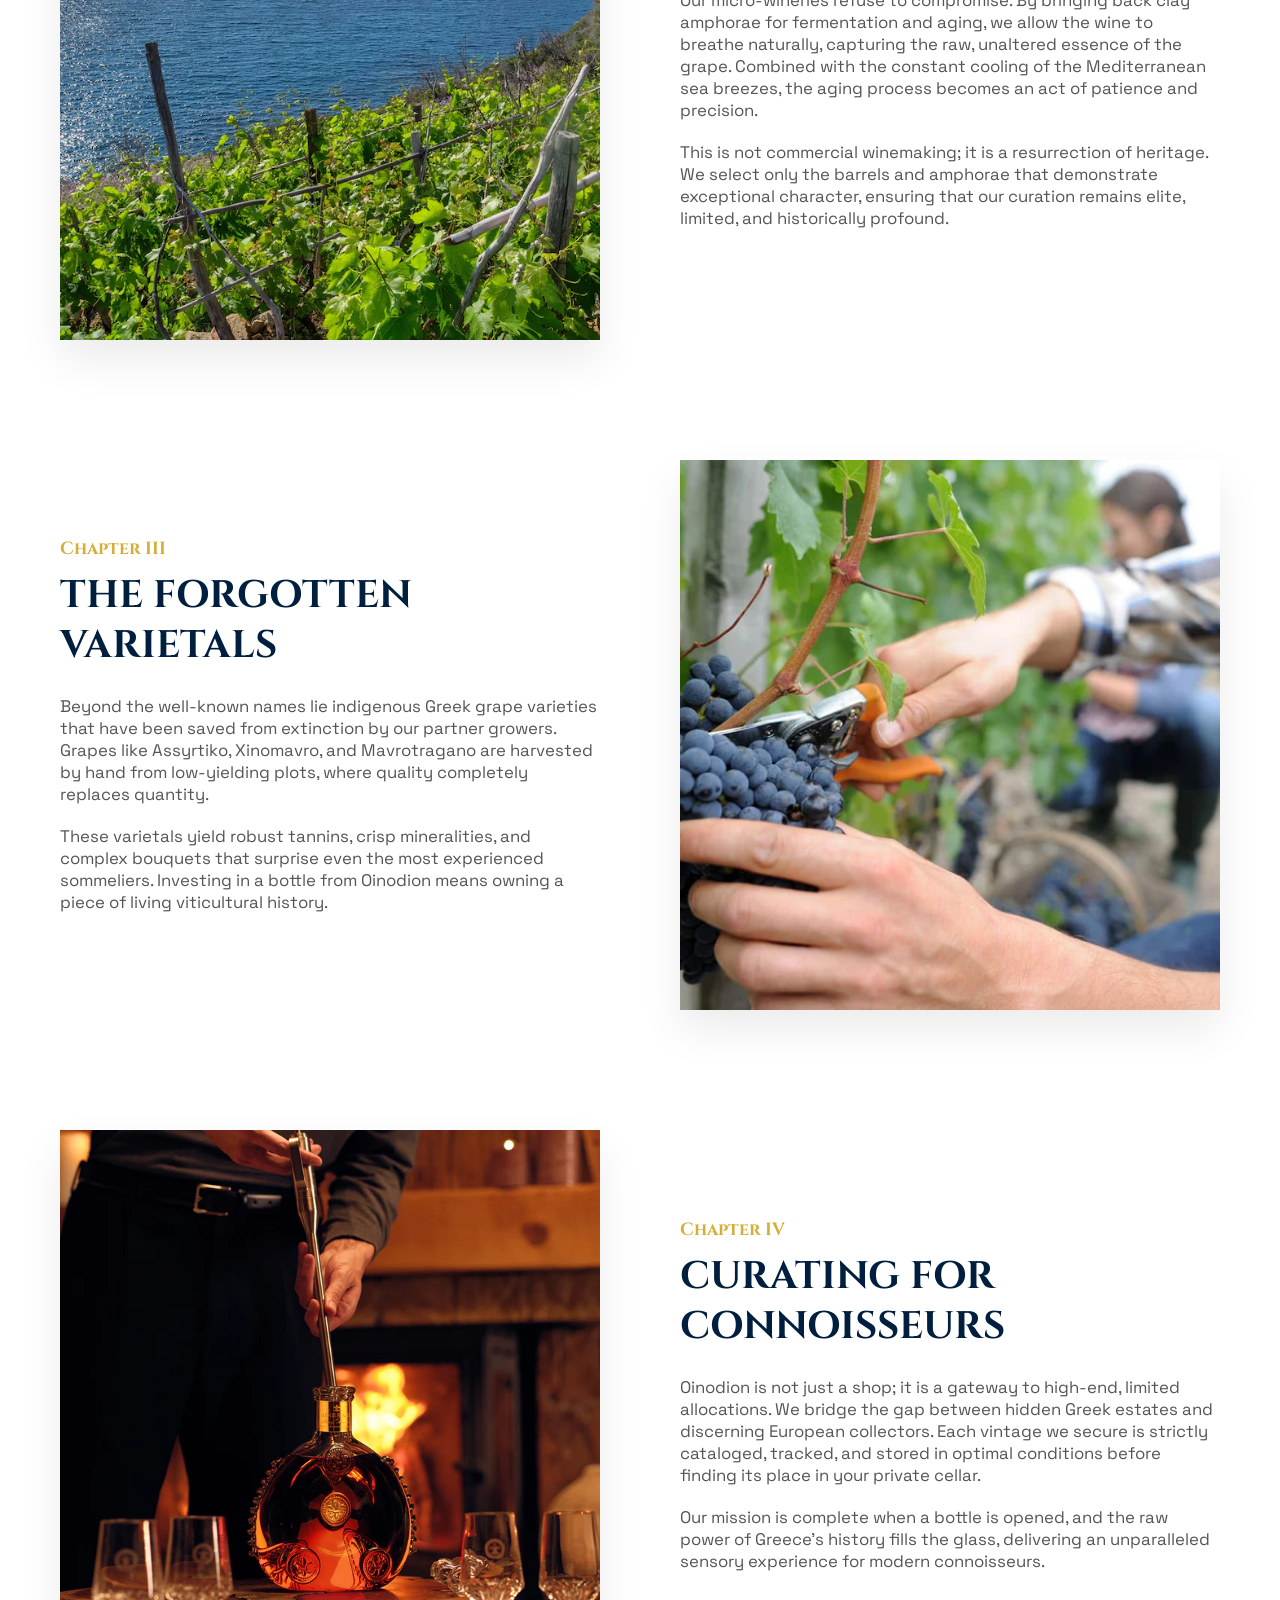
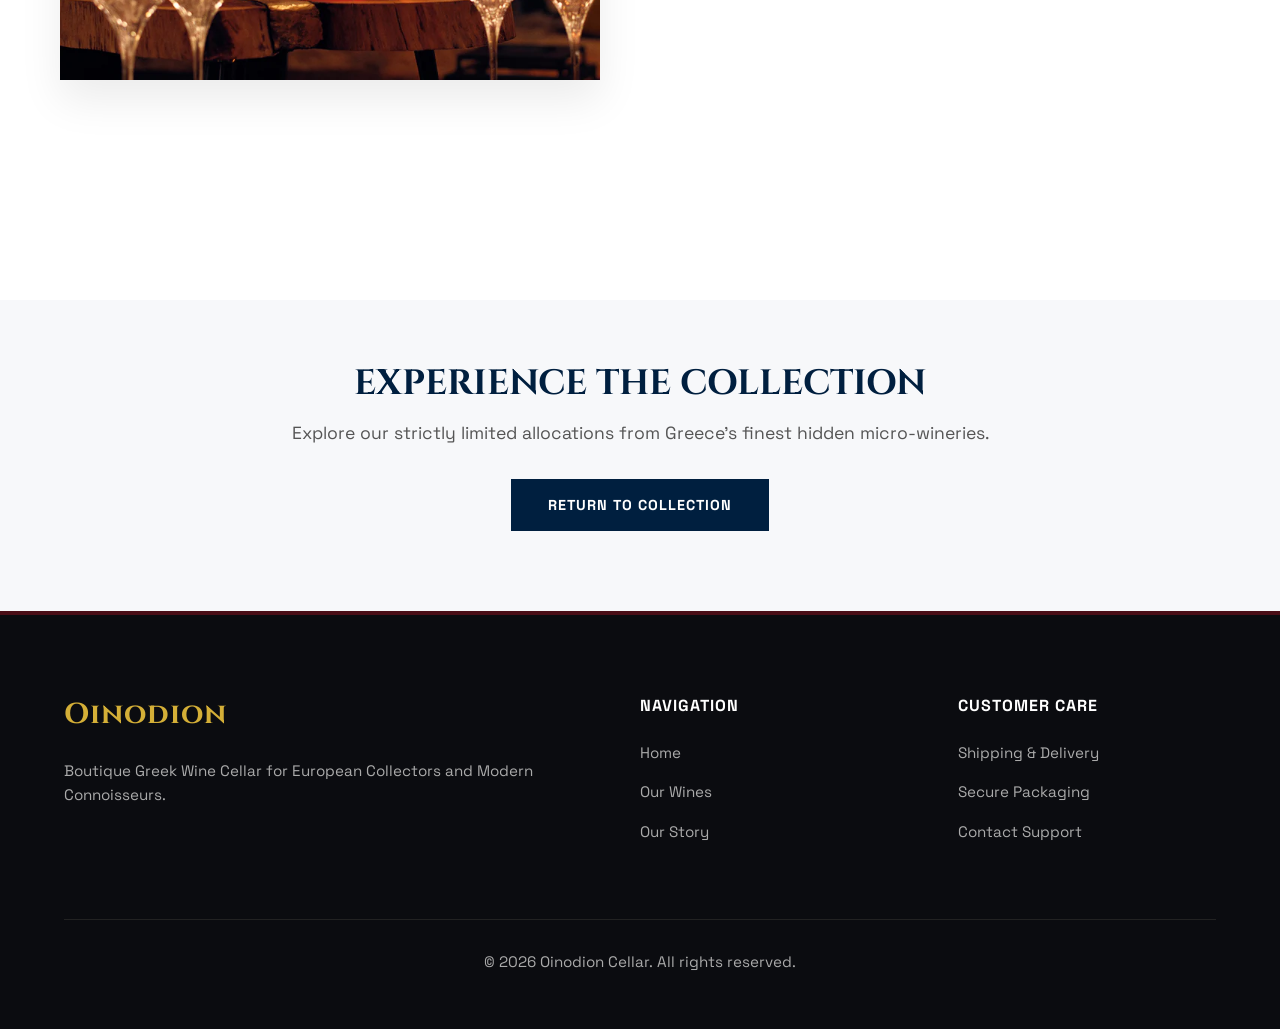
==== commit cc06515e: "Update ourstory.html" ====
--- a/ourstory.html
+++ b/ourstory.html
@@ -11,22 +11,20 @@
 <body>
 
   <header id="header">
-        <!-- Logo działające jako powrót na stronę główną -->
         <a href="index.html" class="logo" style="text-decoration: none;">Oinodion</a>
         
         <nav>
             <ul>
-                <!-- Linki kierujące na stronę główną index.html do konkretnych sekcji -->
                 <li><a href="index.html" data-i18n="nav-home">Home</a></li>
                 <li><a href="index.html#wines" data-i18n="nav-wines">Our Wines</a></li>
                 <li><a href="#header" class="active-nav" data-i18n="nav-story">Our Story</a></li>
-                <li><a href="index.html#contact" data-i18n="nav-contact">Contact</a></li>
+                <li><a href="#contact" data-i18n="nav-contact">Contact</a></li>
             </ul>
         </nav>
 
         <div class="search-container">
-            <input type="text" class="search-input" placeholder="Search our cellar..." data-i18n-placeholder="search-placeholder">
-            <button class="search-icon" aria-label="Search">
+            <input type="text" id="search-input" class="search-input" placeholder="Search our cellar..." data-i18n-placeholder="search-placeholder">
+            <button class="search-icon" id="search-btn" aria-label="Search">
                 <svg width="16" height="16" viewBox="0 0 16 16" fill="none" xmlns="http://www.w3.org/2000/svg">
                     <path d="M11.5 11.5L15 15M13 7C13 10.3137 10.3137 13 7 13C3.68629 13 1 10.3137 1 7C1 3.68629 3.68629 1 7 1C10.3137 1 13 3.68629 13 7Z" stroke="currentColor" stroke-width="2" stroke-linecap="round" stroke-linejoin="round"/>
                 </svg>
@@ -45,7 +43,6 @@
         </div>
     </header>
 
-    
     <!-- HERO SECTION -->
     <header class="story-hero">
         <div class="hero-overlay"></div>
@@ -118,11 +115,11 @@
         <div class="cta-inner-content">
             <h2 data-i18n="cta-title">Experience The Collection</h2>
             <p data-i18n="cta-desc">Explore our strictly limited allocations from Greece’s finest hidden micro-wineries.</p>
-            <a href="index.html#wines" class="btn-back" data-i18n="cta-btn">Return to Collection</a>
+            <a href="wines.html" class="btn-back" data-i18n="cta-btn">Return to Collection</a>
         </div>
     </section>
 
-    <!-- 7. FOOTER -->
+    <!-- FOOTER -->
     <footer id="contact">
         <div class="footer-grid">
             <div>
@@ -133,7 +130,7 @@
                 <h4 data-i18n="footer-nav">Navigation</h4>
                 <p><a href="index.html" style="color:#aaaaaa; text-decoration:none;" data-i18n="nav-home">Home</a></p>
                 <p><a href="index.html#wines" style="color:#aaaaaa; text-decoration:none;" data-i18n="nav-wines">Our Wines</a></p>
-                <p><a href="index.html" style="color:#aaaaaa; text-decoration:none;" data-i18n="nav-story">Our Story</a></p>
+                <p><a href="#header" style="color:#aaaaaa; text-decoration:none;" data-i18n="nav-story">Our Story</a></p>
             </div>
             <div>
                 <h4 data-i18n="footer-care">Customer Care</h4>
@@ -225,8 +222,8 @@
             "story-hero-desc": "Το ταξίδι του Oinodion, όπου οι αρχαίες ελληνικές παραδόσεις συναντούν τις σύγχρονες ιδιωτικές συλλογές.",
             "ch1-num": "Κεφάλαιο Ι",
             "ch1-title": "Το Terroir Ηφαιστείων & Βουνών",
-            "ch1-p1": "Η Ελλάδα φιλοξενεί μερικά από τα αρχαιότερα αμπελώνα στον κόσμο. Ριζωμένα βαθιά σε ηφαιestειακή τέφρα και απόκρημνες πλαγιές, αυτά τα αρχαία αμπέλια έχουν αντέξει στη δοκιμασία των χιλιετιών.",
-            "ch1-p2": "Κάθε φιάλη αφηγείται μια ιστορία επιβίωσης, πολιτισμού και γεωγραφικού θαύματος. Τα ηφαιestειακά εδάφη της Σαντορίνης και οι ορεινές κορυφές δημιουργούν ένα μοναδικό terroir.",
+            "ch1-p1": "Η Ελλάδα φιλοξενεί μερικά από τα αρχαιότερα αμπελώνα στον κόσμο. Ριζωμένα βαθιά σε ηφαιστειακή τέφρα και απόκρημνες πλαγιές, αυτά τα αρχαία αμπέλια έχουν αντέξει στη δοκιμασία των χιλιετιών.",
+            "ch1-p2": "Κάθε φιάλη αφηγείται μια ιστορία επιβίωσης, πολιτισμού και γεωγραφικού θαύματος. Τα ηφαιστειακά εδάφη της Σαντορίνης και οι ορεινές κορυφές δημιουργούν ένα μοναδικό terroir.",
             "ch2-num": "Κεφάλαιο ΙΙ",
             "ch2-title": "Ο Αμφορέας & Η Θάλασσα",
             "ch2-p1": "Τα μικρά οινοποιεία μας αρνούνται να συμβιβαστούν. Επαναφέροντας τους πήλινους αμφορείς για ζύμωση και παλαίωση, επιτρέπουμε στο κρασί να αναπνέει φυσικά.",
@@ -237,7 +234,7 @@
             "ch3-p2": "Αυτές οι ποικιλίες προσφέρουν στιβαρές τανίνες και σύνθετα αρώματα που εκπλήσσουν τους πιο έμπειρους σομελιέ.",
             "ch4-num": "Κεφάλαιο IV",
             "ch4-title": "Επιμέλεια για Connoisseurs",
-            "ch4-p1": "Το Oinodion δεν είναι απλώς ένα κατάστημα, είναι η πύλη προς περιορισμένες, υψηλς ποιότητας φιάλες.",
+            "ch4-p1": "Το Oinodion δεν είναι απλώς ένα κατάστημα, είναι η πύλη προς περιορισμένες, υψηλής ποιότητας φιάλες.",
             "ch4-p2": "Η αποστολή μας ολοκληρώνεται όταν ανοίγει μια φιάλη και η δύναμη της ελληνικής ιστορίας γεμίζει το ποτήρι.",
             "cta-title": "Εξερευνήστε τη Συλλογή",
             "cta-desc": "Ανακαλύψτε τις αυστηρά περιορισμένες φιάλες από τα καλύτερα ελληνικά μικροοινοποιεία.",
@@ -258,13 +255,12 @@
         }
     };
 
-    // --- LOGIKA ZARZĄDZANIA JĘZYKIEM ---
+    // --- JĘZYK ---
     let currentLang = localStorage.getItem('oinodion_lang') || 'en';
 
     function setLanguage(lang) {
         currentLang = lang;
         localStorage.setItem('oinodion_lang', lang);
-
         document.getElementById('html-root').setAttribute('lang', lang);
 
         const enSpan = document.getElementById('lang-en');
@@ -279,25 +275,47 @@
 
         document.querySelectorAll('[data-i18n]').forEach(el => {
             const key = el.getAttribute('data-i18n');
-            if (translations[lang][key]) {
-                el.innerText = translations[lang][key];
-            }
+            if (translations[lang][key]) el.innerText = translations[lang][key];
         });
 
         document.querySelectorAll('[data-i18n-placeholder]').forEach(el => {
             const key = el.getAttribute('data-i18n-placeholder');
-            if (translations[lang][key]) {
-                el.setAttribute('placeholder', translations[lang][key]);
+            if (translations[lang][key]) el.setAttribute('placeholder', translations[lang][key]);
+        });
+
+        updateCartDOM();
+    }
+
+    document.getElementById('lang-switcher-btn').addEventListener('click', () => {
+        setLanguage(currentLang === 'en' ? 'gr' : 'en');
+    });
+
+   // --- GLOBALNA WYSZUKIWARKA ---
+    const globalSearchInput = document.getElementById('search-input');
+    const globalSearchBtn = document.getElementById('search-btn');
+
+    function executeGlobalSearch() {
+        const query = globalSearchInput.value.trim();
+        if (query) {
+            // Przekierowujemy na wines.html z parametrem ?search=wpisana_fraza
+            window.location.href = `wines.html?search=${encodeURIComponent(query)}`;
+        } else {
+            window.location.href = 'wines.html';
+        }
+    }
+
+    if (globalSearchInput && globalSearchBtn) {
+        globalSearchBtn.addEventListener('click', (e) => {
+            e.preventDefault();
+            executeGlobalSearch();
+        });
+        globalSearchInput.addEventListener('keydown', (e) => {
+            if (e.key === 'Enter') {
+                e.preventDefault();
+                executeGlobalSearch();
             }
         });
-
-        updateCartDOM();
-    }
-
-    document.getElementById('lang-switcher-btn').addEventListener('click', () => {
-        const newLang = currentLang === 'en' ? 'gr' : 'en';
-        setLanguage(newLang);
-    });
+    }
 
     // --- KOSZYK ---
     let cart = JSON.parse(localStorage.getItem('oinodion_cart')) || [];
@@ -311,7 +329,6 @@
 
         const container = document.getElementById('cart-items-container');
         const totalPriceEl = document.getElementById('cart-total-price');
-        
         if (!container || !totalPriceEl) return;
 
         const t = translations[currentLang];
@@ -340,7 +357,6 @@
                     </div>
                 `;
             });
-            
             totalPriceEl.innerText = `€${grandTotal.toFixed(2)}`;
         }
     }
@@ -376,9 +392,49 @@
         });
     }
 
-    // Uruchomienie przy starcie strony – sprawdza zapisany stan języka z localStorage
     window.addEventListener('DOMContentLoaded', () => {
         setLanguage(currentLang);
+    });
+    // --- 1. PŁYNNE PRZEWIJANIE DO KOTWIC (SMOOTH SCROLL) ---
+    document.querySelectorAll('a[href^="#"]').forEach(anchor => {
+        anchor.addEventListener('click', function (e) {
+            const targetId = this.getAttribute('href');
+            if (targetId === '#') return;
+            
+            const targetElement = document.querySelector(targetId);
+            if (targetElement) {
+                e.preventDefault();
+                targetElement.scrollIntoView({
+                    behavior: 'smooth',
+                    block: 'start'
+                });
+            }
+        });
+    });
+
+    // --- 2. ANIMACJE POJAWIANIA SIĘ PODCZAS SCROLLOWANIA (SCROLL REVEAL) ---
+    const observerOptions = {
+        root: null,
+        rootMargin: '0px',
+        threshold: 0.15 // Element animuje się, gdy wejdzie w 15% widoku ekranu
+    };
+
+    const revealObserver = new IntersectionObserver((entries, observer) => {
+        entries.forEach(entry => {
+            if (entry.isIntersecting) {
+                entry.target.classList.add('is-visible');
+                // observer.unobserve(entry.target); // Odkomentuj, jeśli animacja ma wykonać się tylko raz
+            }
+        });
+    }, observerOptions);
+
+    // Wybieramy elementy, które mają się animować przy przewijaniu
+    window.addEventListener('DOMContentLoaded', () => {
+        const elementsToReveal = document.querySelectorAll('.product-item-card, .story-chapter, .section-title-wrapper, .story-inner-container');
+        elementsToReveal.forEach(el => {
+            el.classList.add('reveal-on-scroll');
+            revealObserver.observe(el);
+        });
     });
 </script>
 </body>
--- a/style.css
+++ b/style.css
@@ -1062,3 +1062,113 @@
     border-color: #91192e;
     box-shadow: 0 4px 15px rgba(145, 25, 46, 0.2);
 }
+
+/* ==========================================================================
+   FANCY LUXURY ANIMATIONS & EFFECTS
+   ========================================================================== */
+
+body {
+    -webkit-font-smoothing: antialiased;
+    -moz-osx-font-smoothing: grayscale;
+}
+
+@keyframes fadeInUp {
+    from {
+        opacity: 0;
+        transform: translateY(30px);
+    }
+    to {
+        opacity: 1;
+        transform: translateY(0);
+    }
+}
+
+.product-item-card, .story-chapter, .section-title-wrapper, .hero-content {
+    animation: fadeInUp 0.8s cubic-bezier(0.16, 1, 0.3, 1) forwards;
+}
+
+.products-grid .product-item-card:nth-child(1) { animation-delay: 0.1s; }
+.products-grid .product-item-card:nth-child(2) { animation-delay: 0.2s; }
+.products-grid .product-item-card:nth-child(3) { animation-delay: 0.3s; }
+.products-grid .product-item-card:nth-child(4) { animation-delay: 0.4s; }
+
+.product-item-card {
+    transition: transform 0.4s cubic-bezier(0.25, 1, 0.5, 1), box-shadow 0.4s cubic-bezier(0.25, 1, 0.5, 1);
+    will-change: transform;
+}
+
+.product-item-card:hover {
+    transform: translateY(-8px);
+    box-shadow: 0 20px 40px rgba(0, 0, 0, 0.15);
+}
+
+.product-item-card img {
+    transition: transform 0.6s cubic-bezier(0.25, 1, 0.5, 1);
+}
+
+.product-item-card:hover img {
+    transform: scale(1.06);
+}
+
+.cart-modal-overlay {
+    backdrop-filter: blur(8px);
+    -webkit-backdrop-filter: blur(8px);
+    background-color: rgba(0, 0, 0, 0.6);
+    transition: opacity 0.4s ease, visibility 0.4s ease;
+}
+
+.cart-modal-window {
+    transform: scale(0.95) translateY(20px);
+    opacity: 0;
+    transition: transform 0.4s cubic-bezier(0.16, 1, 0.3, 1), opacity 0.4s ease;
+}
+
+.cart-modal-overlay.active .cart-modal-window {
+    transform: scale(1) translateY(0);
+    opacity: 1;
+}
+
+.btn-nav.primary, .btn-hero.light, .btn-showcase-order, .btn-checkout {
+    position: relative;
+    overflow: hidden;
+    transition: all 0.3s ease;
+}
+
+.btn-nav.primary::after, .btn-hero.light::after, .btn-checkout::after {
+    content: '';
+    position: absolute;
+    top: -50%;
+    left: -50%;
+    width: 200%;
+    height: 200%;
+    background: linear-gradient(
+        to right, 
+        rgba(255, 255, 255, 0) 0%, 
+        rgba(255, 255, 255, 0.15) 50%, 
+        rgba(255, 255, 255, 0) 100%
+    );
+    transform: rotate(30deg) translateX(-100%);
+    transition: transform 0.7s ease-in-out;
+}
+
+.btn-nav.primary:hover::after, .btn-hero.light:hover::after, .btn-checkout:hover::after {
+    transform: rotate(30deg) translateX(100%);
+}
+
+.search-input {
+    transition: width 0.4s cubic-bezier(0.25, 1, 0.5, 1), border-color 0.3s ease, box-shadow 0.3s ease;
+}
+
+.search-input:focus {
+    border-color: #722f37;
+    box-shadow: 0 0 15px rgba(114, 47, 55, 0.15);
+    outline: none;
+}
+
+.wine-card-bg {
+    transition: transform 0.8s cubic-bezier(0.25, 1, 0.5, 1);
+}
+
+.wine-card:hover .wine-card-bg {
+    transform: scale(1.08);
+}
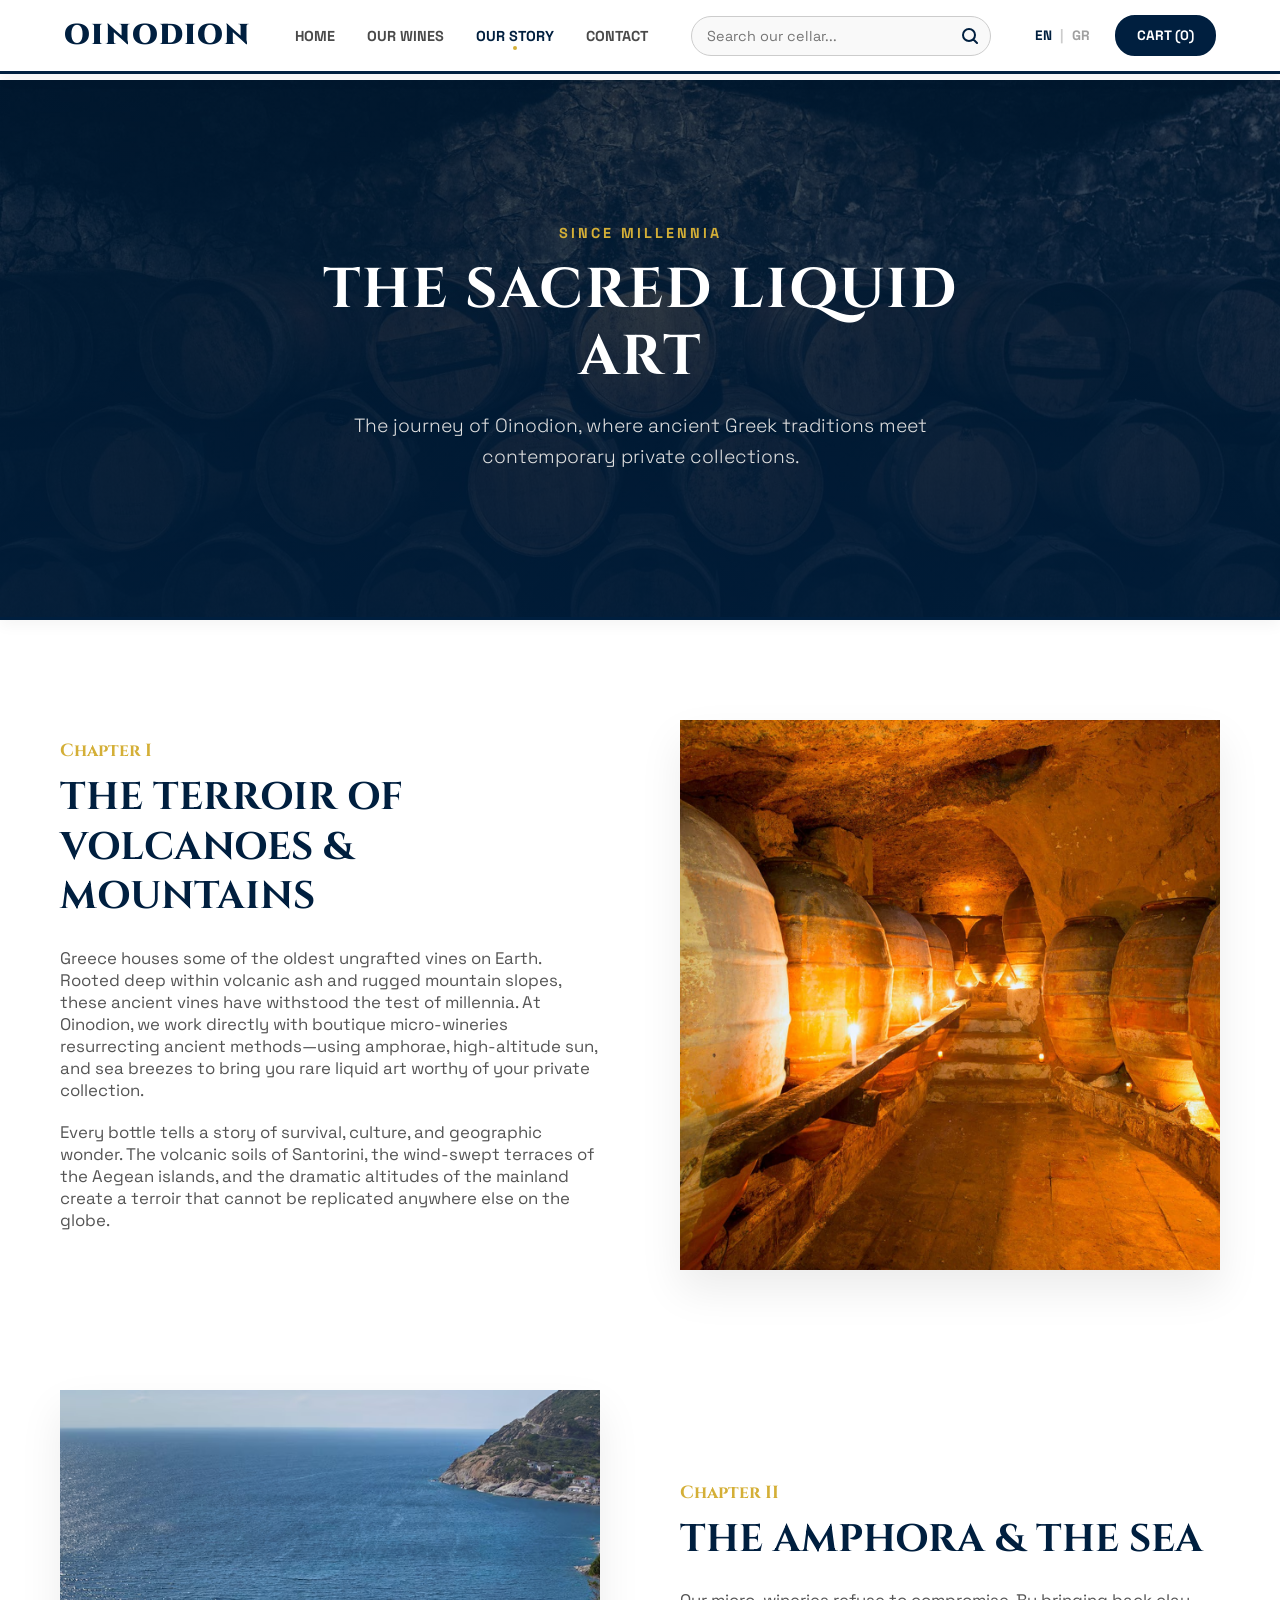
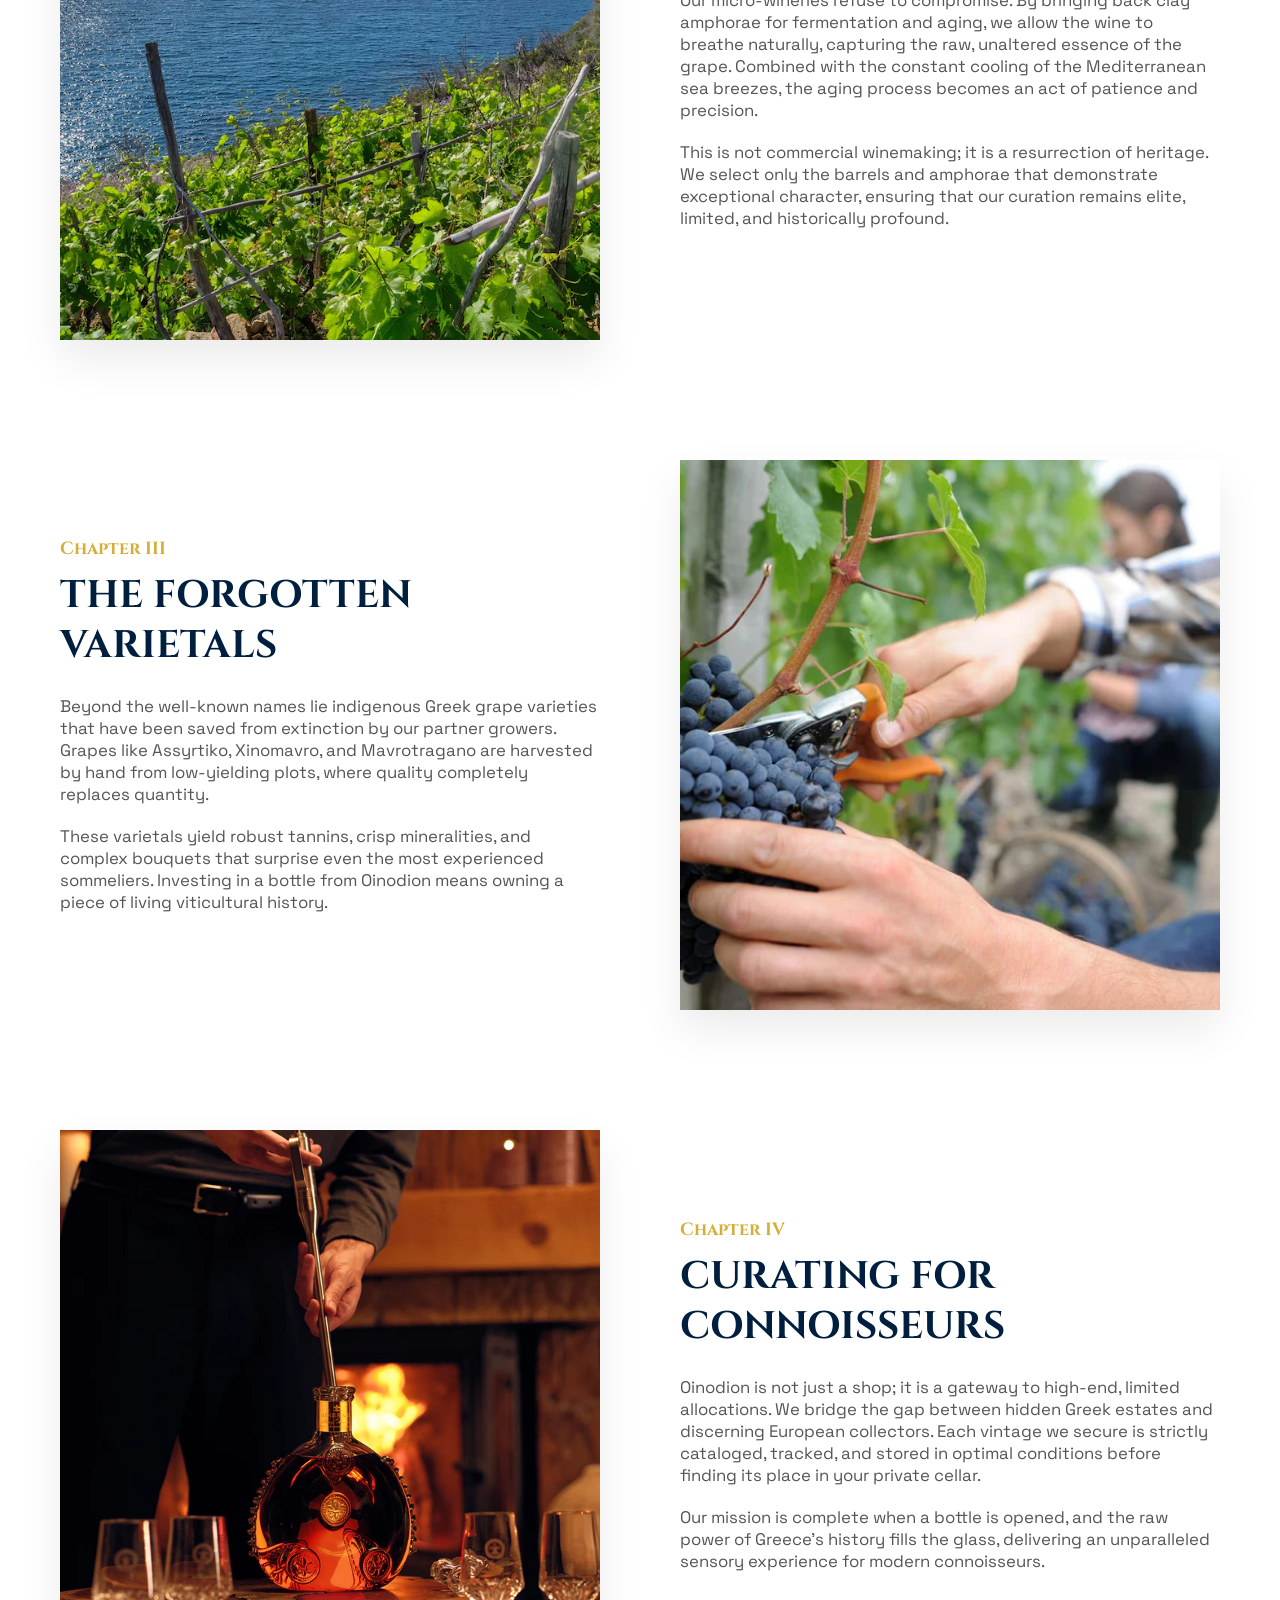
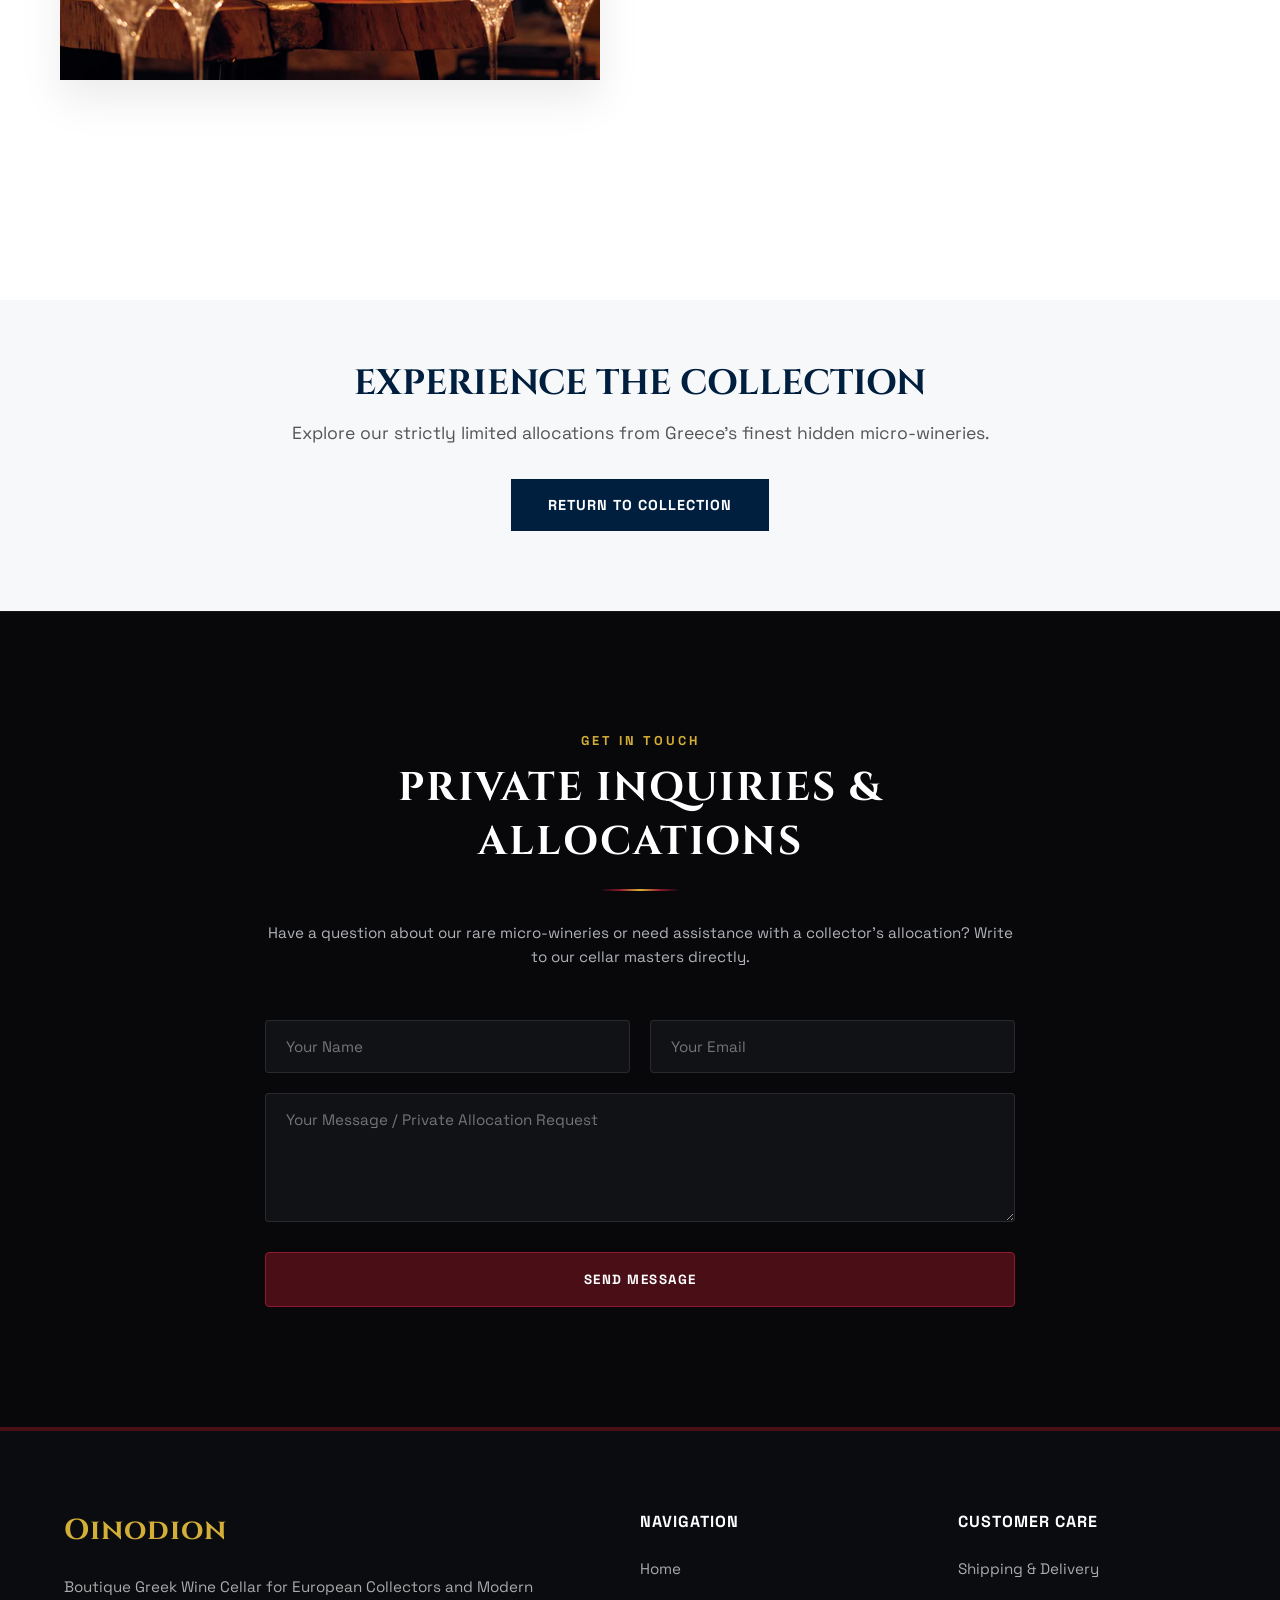
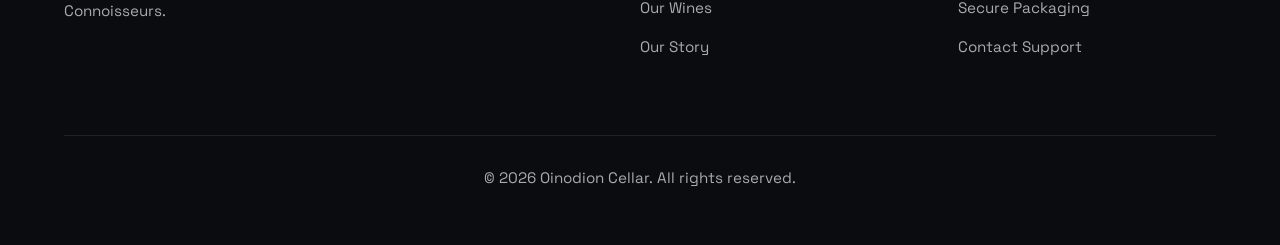
==== commit ab679d98: "Update ourstory.html" ====
--- a/ourstory.html
+++ b/ourstory.html
@@ -118,6 +118,41 @@
             <a href="wines.html" class="btn-back" data-i18n="cta-btn">Return to Collection</a>
         </div>
     </section>
+
+    <!-- SEKCJA FORMULARZA KONTAKTOWEGO -->
+<section id="contact" style="background-color: #08080a; padding: 120px 5%; color: #ffffff; border-top: 1px solid rgba(255, 255, 255, 0.05);">
+    <div style="max-width: 750px; margin: 0 auto; text-align: center;">
+        <span style="color: #d4af37; text-transform: uppercase; font-weight: 700; letter-spacing: 3px; font-size: 0.8rem; display: block; margin-bottom: 12px;" data-i18n="contact-kicker">Get in Touch</span>
+        <h2 style="font-family: 'Cinzel', serif; font-size: 2.5rem; text-transform: uppercase; margin-bottom: 20px; letter-spacing: 2px;" data-i18n="contact-title">Private Inquiries & Allocations</h2>
+        <div style="width: 80px; height: 2px; background: linear-gradient(90deg, transparent, #91192e, #d4af37, #91192e, transparent); margin: 0 auto 30px auto;"></div>
+        <p style="color: #b0b3b8; margin-bottom: 50px; font-size: 0.95rem; line-height: 1.6;" data-i18n="contact-desc">Have a question about our rare micro-wineries or need assistance with a collector's allocation? Write to our cellar masters directly.</p>
+        
+        <form onsubmit="handleContactSubmit(event)" style="display: flex; flex-direction: column; gap: 20px; text-align: left;">
+            <div style="display: flex; gap: 20px; flex-wrap: wrap;">
+                <input type="text" id="contact-name" placeholder="Your Name" required data-i18n-placeholder="contact-name-ph" style="flex: 1; min-width: 250px; padding: 16px 20px; background: #111216; border: 1px solid rgba(255,255,255,0.1); color: #fff; border-radius: 4px; outline: none; font-family: 'Space Grotesk', sans-serif; font-size: 0.95rem; transition: border-color 0.3s ease;">
+                <input type="email" id="contact-email" placeholder="Your Email" required data-i18n-placeholder="contact-email-ph" style="flex: 1; min-width: 250px; padding: 16px 20px; background: #111216; border: 1px solid rgba(255,255,255,0.1); color: #fff; border-radius: 4px; outline: none; font-family: 'Space Grotesk', sans-serif; font-size: 0.95rem; transition: border-color 0.3s ease;">
+            </div>
+            <textarea id="contact-msg" placeholder="Your Message / Private Allocation Request" rows="5" required data-i18n-placeholder="contact-msg-ph" style="padding: 16px 20px; background: #111216; border: 1px solid rgba(255,255,255,0.1); color: #fff; border-radius: 4px; outline: none; font-family: 'Space Grotesk', sans-serif; font-size: 0.95rem; resize: vertical; transition: border-color 0.3s ease;"></textarea>
+            
+            <button type="submit" id="contact-submit-btn" style="background-color: #4a0e17; color: #ffffff; border: 1px solid #91192e; padding: 18px; text-transform: uppercase; font-weight: 700; letter-spacing: 1.5px; cursor: pointer; border-radius: 4px; transition: all 0.3s ease; font-family: 'Space Grotesk', sans-serif; margin-top: 10px;" data-i18n="contact-btn">Send Message</button>
+        </form>
+    </div>
+</section>
+
+<script>
+    // Obsługa wysłania formularza z uwzględnieniem wybranego języka (EN / GR)
+    function handleContactSubmit(e) {
+        e.preventDefault();
+        const currentLang = localStorage.getItem('oinodion_lang') || 'en';
+        
+        const successMsg = currentLang === 'gr' 
+            ? "Ευχαριστούμε. Το μήνυμά σας στάλθηκε στους οινοποιούς του Oinodion." 
+            : "Thank you. Your message has been sent to Oinodion cellar masters.";
+            
+        alert(successMsg);
+        e.target.reset();
+    }
+</script>
 
     <!-- FOOTER -->
     <footer id="contact">
@@ -208,7 +243,14 @@
             "cart-total": "Total Allocation:",
             "btn-checkout": "Proceed to Secure Checkout",
             "btn-remove": "Remove",
-            "qty-text": "Qty"
+            "qty-text": "Qty",
+            "contact-kicker": "Get in Touch",
+"contact-title": "Private Inquiries & Allocations",
+"contact-desc": "Have a question about our rare micro-wineries or need assistance with a collector's allocation? Write to our cellar masters directly.",
+"contact-name-ph": "Your Name",
+"contact-email-ph": "Your Email",
+"contact-msg-ph": "Your Message / Private Allocation Request",
+"contact-btn": "Send Message"
         },
         gr: {
             "nav-home": "Αρχική",
@@ -251,7 +293,14 @@
             "cart-total": "Συνολικό Ποσό:",
             "btn-checkout": "Προχωρήστε σε Ασφαλή Ταμείο",
             "btn-remove": "Αφαίρεση",
-            "qty-text": "Ποσότητα"
+            "qty-text": "Ποσότητα",
+            "contact-kicker": "Επικοινωνία",
+"contact-title": "Ιδιωτικές Ερωτήσεις & Διανομές",
+"contact-desc": "Έχετε κάποια ερώτηση σχετικά με τα σπάνια οινοποιεία μας ή χρειάζεστε βοήθεια; Γράψτε μας.",
+"contact-name-ph": "Το Όνομα σας",
+"contact-email-ph": "Το Email σας",
+"contact-msg-ph": "Το Μήνυμα / Αίτημα σας",
+"contact-btn": "Αποστολή Μηνύματος"
         }
     };
 
--- a/style.css
+++ b/style.css
@@ -1062,113 +1062,15 @@
     border-color: #91192e;
     box-shadow: 0 4px 15px rgba(145, 25, 46, 0.2);
 }
-
-/* ==========================================================================
-   FANCY LUXURY ANIMATIONS & EFFECTS
-   ========================================================================== */
-
-body {
-    -webkit-font-smoothing: antialiased;
-    -moz-osx-font-smoothing: grayscale;
-}
-
-@keyframes fadeInUp {
-    from {
-        opacity: 0;
-        transform: translateY(30px);
-    }
-    to {
-        opacity: 1;
-        transform: translateY(0);
-    }
-}
-
-.product-item-card, .story-chapter, .section-title-wrapper, .hero-content {
-    animation: fadeInUp 0.8s cubic-bezier(0.16, 1, 0.3, 1) forwards;
-}
-
-.products-grid .product-item-card:nth-child(1) { animation-delay: 0.1s; }
-.products-grid .product-item-card:nth-child(2) { animation-delay: 0.2s; }
-.products-grid .product-item-card:nth-child(3) { animation-delay: 0.3s; }
-.products-grid .product-item-card:nth-child(4) { animation-delay: 0.4s; }
-
-.product-item-card {
-    transition: transform 0.4s cubic-bezier(0.25, 1, 0.5, 1), box-shadow 0.4s cubic-bezier(0.25, 1, 0.5, 1);
-    will-change: transform;
-}
-
-.product-item-card:hover {
-    transform: translateY(-8px);
-    box-shadow: 0 20px 40px rgba(0, 0, 0, 0.15);
-}
-
-.product-item-card img {
-    transition: transform 0.6s cubic-bezier(0.25, 1, 0.5, 1);
-}
-
-.product-item-card:hover img {
-    transform: scale(1.06);
-}
-
-.cart-modal-overlay {
-    backdrop-filter: blur(8px);
-    -webkit-backdrop-filter: blur(8px);
-    background-color: rgba(0, 0, 0, 0.6);
-    transition: opacity 0.4s ease, visibility 0.4s ease;
-}
-
-.cart-modal-window {
-    transform: scale(0.95) translateY(20px);
+/* --- SCROLL REVEAL ANIMATION STYLES --- */
+.reveal-on-scroll {
     opacity: 0;
-    transition: transform 0.4s cubic-bezier(0.16, 1, 0.3, 1), opacity 0.4s ease;
-}
-
-.cart-modal-overlay.active .cart-modal-window {
-    transform: scale(1) translateY(0);
+    transform: translateY(40px);
+    transition: opacity 0.8s cubic-bezier(0.16, 1, 0.3, 1), transform 0.8s cubic-bezier(0.16, 1, 0.3, 1);
+    will-change: opacity, transform;
+}
+
+.reveal-on-scroll.is-visible {
     opacity: 1;
-}
-
-.btn-nav.primary, .btn-hero.light, .btn-showcase-order, .btn-checkout {
-    position: relative;
-    overflow: hidden;
-    transition: all 0.3s ease;
-}
-
-.btn-nav.primary::after, .btn-hero.light::after, .btn-checkout::after {
-    content: '';
-    position: absolute;
-    top: -50%;
-    left: -50%;
-    width: 200%;
-    height: 200%;
-    background: linear-gradient(
-        to right, 
-        rgba(255, 255, 255, 0) 0%, 
-        rgba(255, 255, 255, 0.15) 50%, 
-        rgba(255, 255, 255, 0) 100%
-    );
-    transform: rotate(30deg) translateX(-100%);
-    transition: transform 0.7s ease-in-out;
-}
-
-.btn-nav.primary:hover::after, .btn-hero.light:hover::after, .btn-checkout:hover::after {
-    transform: rotate(30deg) translateX(100%);
-}
-
-.search-input {
-    transition: width 0.4s cubic-bezier(0.25, 1, 0.5, 1), border-color 0.3s ease, box-shadow 0.3s ease;
-}
-
-.search-input:focus {
-    border-color: #722f37;
-    box-shadow: 0 0 15px rgba(114, 47, 55, 0.15);
-    outline: none;
-}
-
-.wine-card-bg {
-    transition: transform 0.8s cubic-bezier(0.25, 1, 0.5, 1);
-}
-
-.wine-card:hover .wine-card-bg {
-    transform: scale(1.08);
-}
+    transform: translateY(0);
+}
